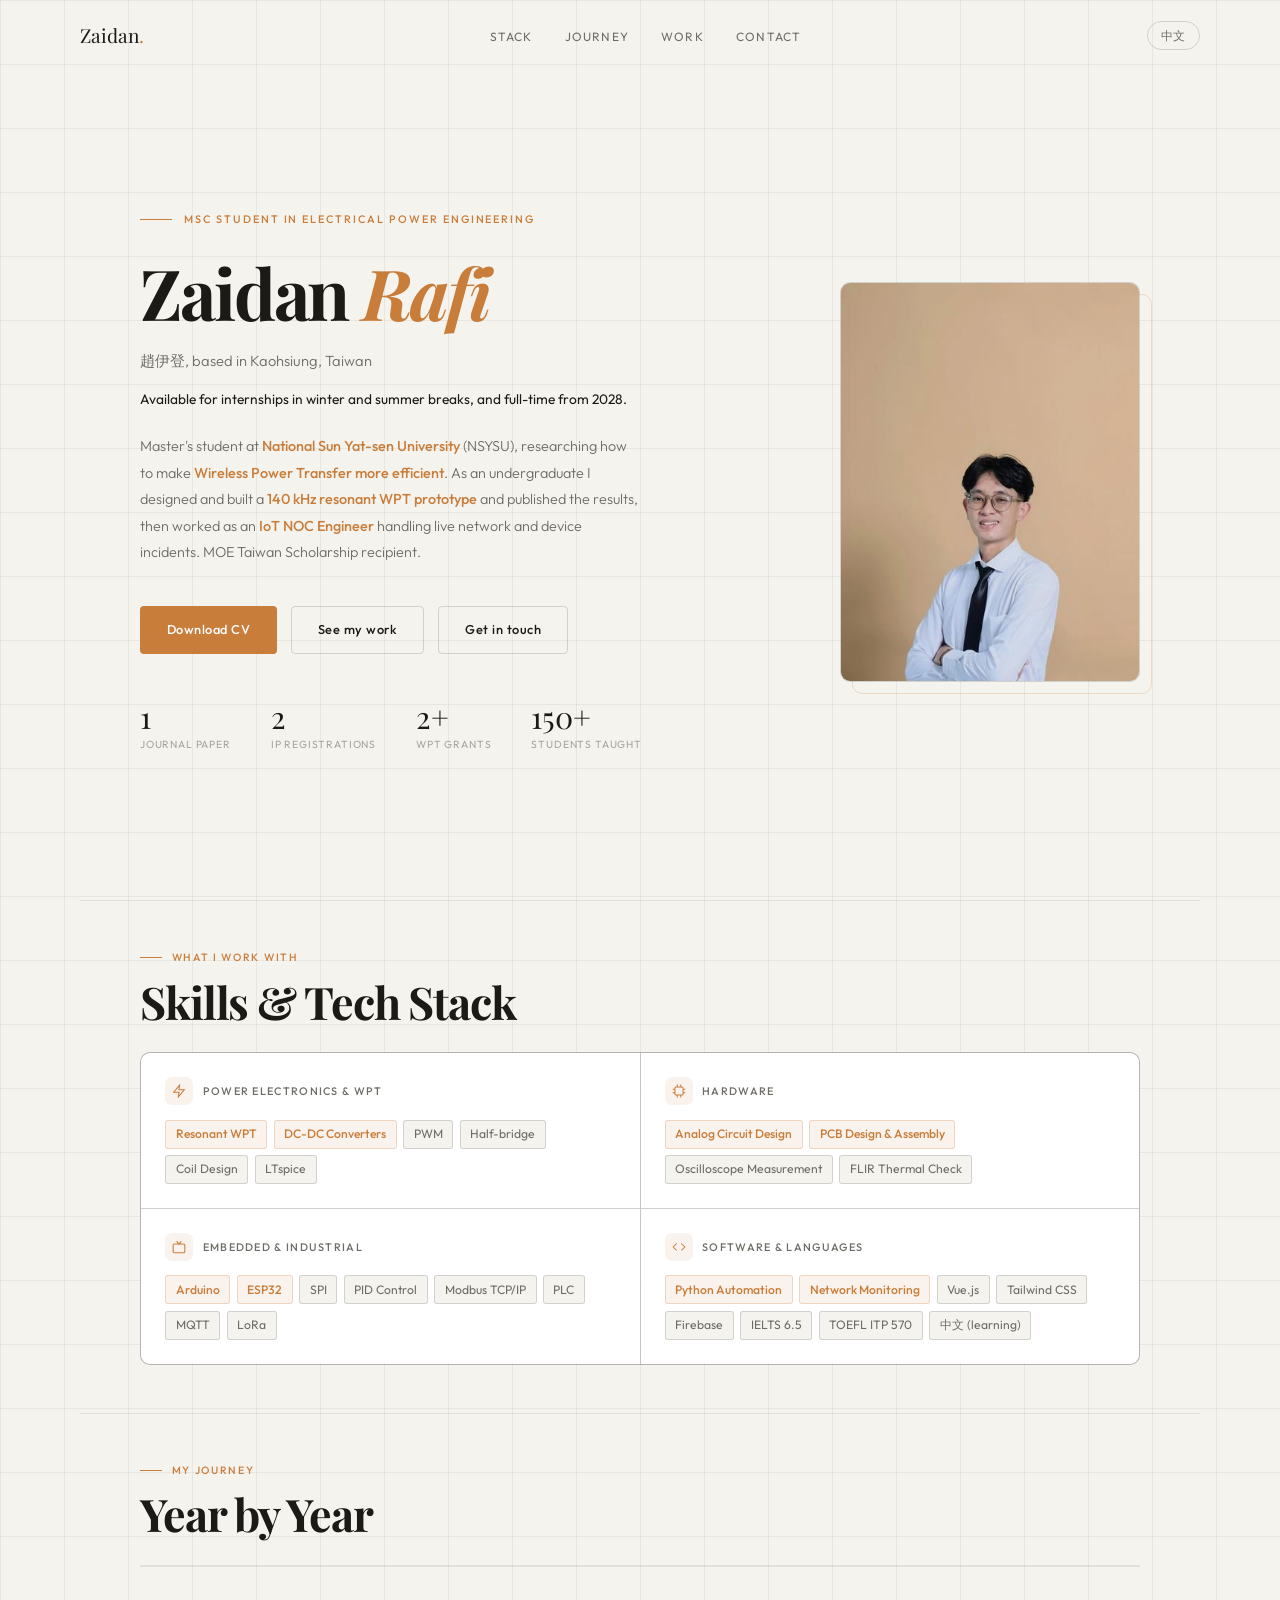
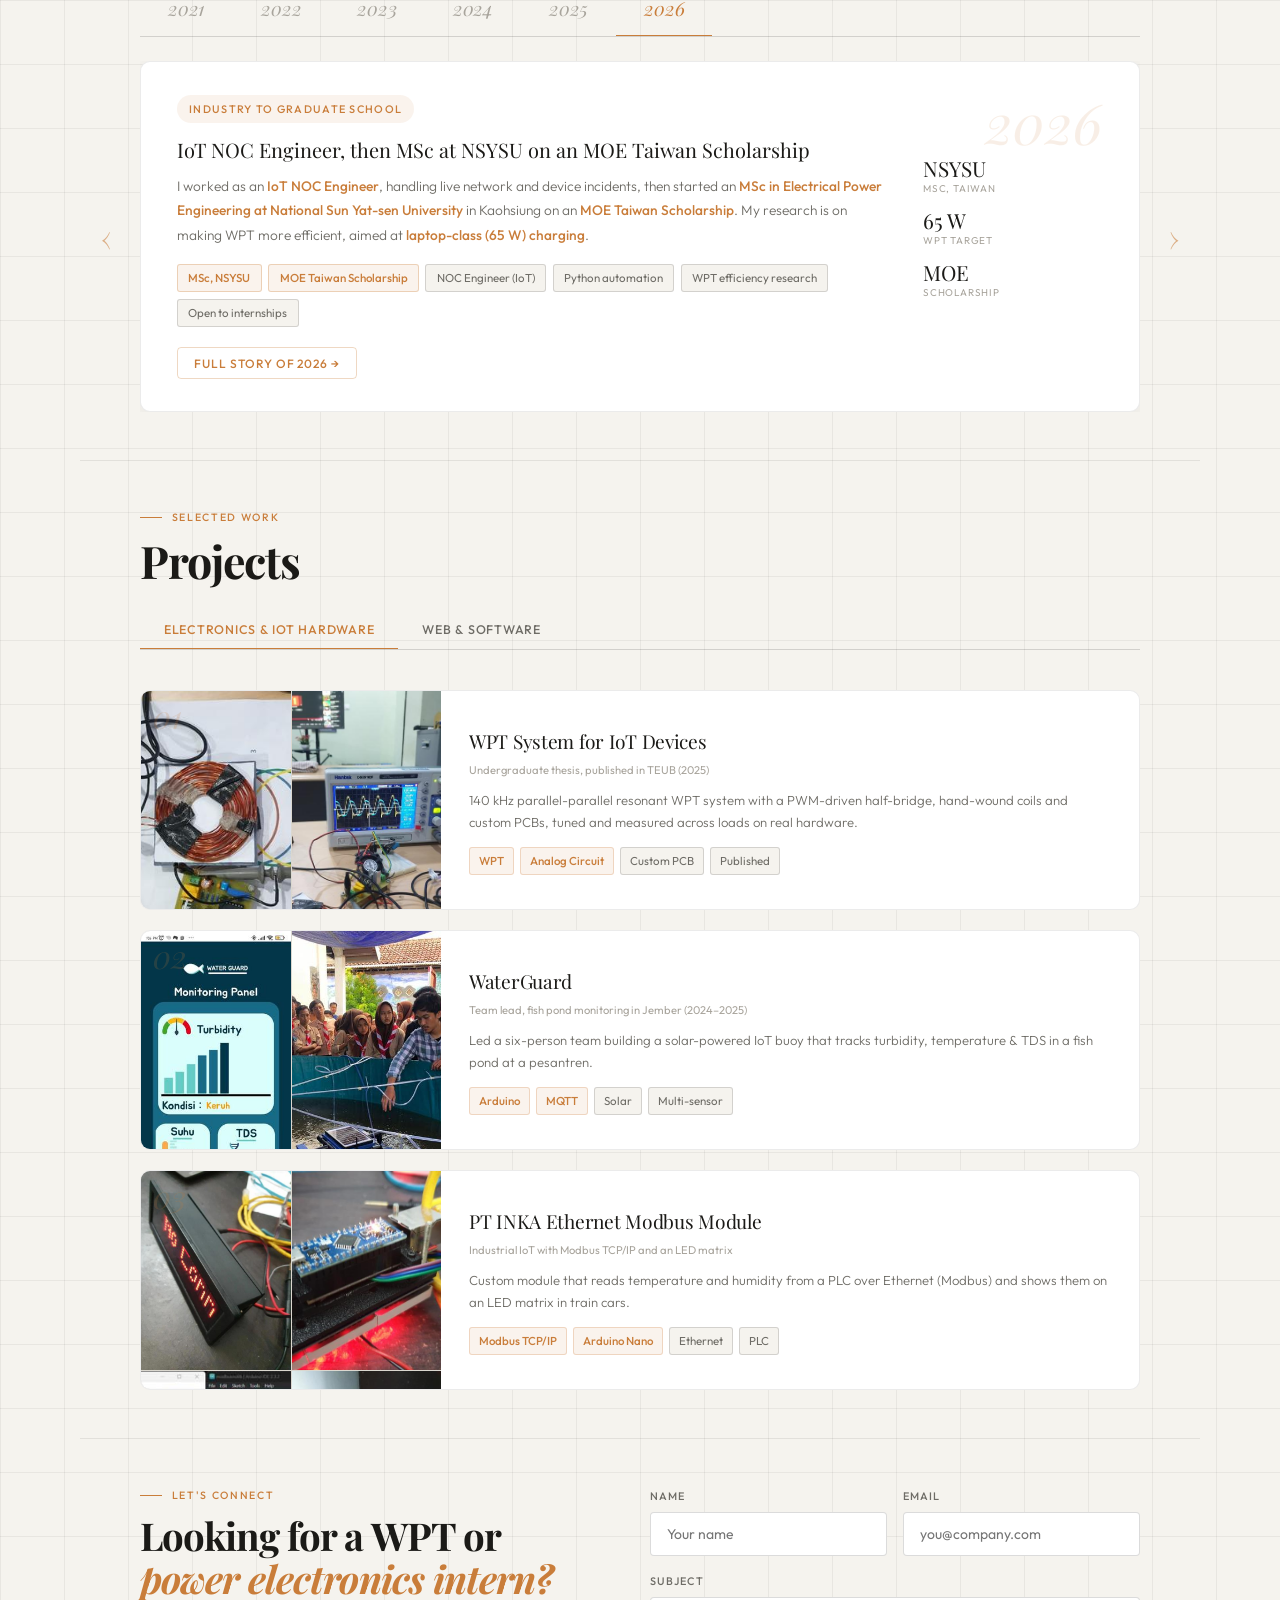
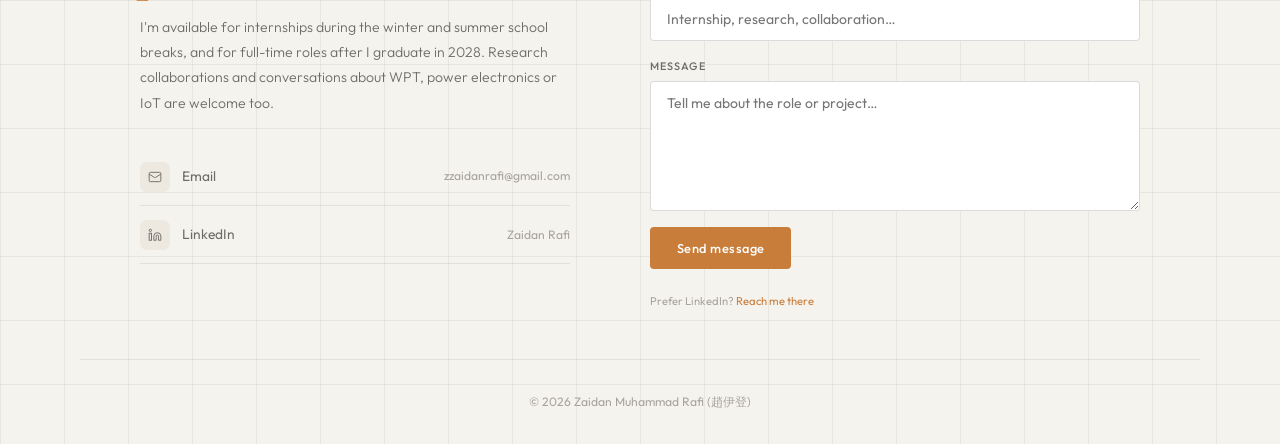
==== index.html @ 0ae0b6b9 "Favicon: flat #c97d3a Z monogram (ico 48, svg, png 192/512, apple-touch 180) Co-Authored-By: Claude " ====
<!DOCTYPE html>
<html lang="en">
<head>
  <meta charset="UTF-8"/>
  <meta name="viewport" content="width=device-width,initial-scale=1.0"/>
  <script>
    // Old shared links (?lang=zh-TW) and first-time Chinese-language visitors go to /zh-tw/.
    (function () {
      if (document.documentElement.getAttribute('data-lang') === 'zh') return;
      var q = new URLSearchParams(location.search).get('lang'), saved = null;
      try { saved = localStorage.getItem('zr_lang'); } catch (e) {}
      var zhBrowser = (navigator.languages || [navigator.language || '']).some(function (l) { return /^zh/i.test(l); });
      if ((q && /^zh/i.test(q)) || (!q && !saved && zhBrowser)) location.replace('/zh-tw/' + location.hash);
    })();
  </script>
  <title>Zaidan Muhammad Rafi | WPT &amp; Power Electronics, NSYSU</title>
  <meta name="description" content="Zaidan Muhammad Rafi (趙伊登) is an MSc student at National Sun Yat-sen University, Taiwan, researching efficient wireless power transfer. Open to internships."/>
  <meta name="google-site-verification" content="NMZUinbM27jAgfKmvwNhkKW8KKbpw7Dh9Q3jWD35H5w" />
  <link rel="icon" href="/favicon.ico" sizes="48x48"/>
  <link rel="icon" href="/icon.svg" type="image/svg+xml"/>
  <link rel="icon" href="/img/icon-192.png" type="image/png" sizes="192x192"/>
  <link rel="icon" href="/img/icon-512.png" type="image/png" sizes="512x512"/>
  <link rel="apple-touch-icon" href="/img/apple-touch-icon.png" sizes="180x180"/>
  <meta name="author" content="Zaidan Muhammad Rafi"/>
  <meta name="robots" content="index, follow, max-image-preview:large"/>
  <link rel="canonical" href="https://zaidanrafi.github.io/"/>
  <link rel="alternate" hreflang="en" href="https://zaidanrafi.github.io/"/>
  <link rel="alternate" hreflang="zh-TW" href="https://zaidanrafi.github.io/zh-tw/"/>
  <link rel="alternate" hreflang="x-default" href="https://zaidanrafi.github.io/"/>
  <meta property="og:type" content="profile"/>
  <meta property="og:site_name" content="Zaidan Muhammad Rafi"/>
  <meta property="og:locale" content="en_US"/>
  <meta property="og:locale:alternate" content="zh_TW"/>
  <meta property="og:title" content="Zaidan Muhammad Rafi | Wireless Power Transfer &amp; Power Electronics"/>
  <meta property="og:description" content="MSc student at NSYSU, Taiwan, researching more efficient wireless power transfer. Journal paper, two registered IPs and WPT startup funding. Open to internships."/>
  <meta property="og:url" content="https://zaidanrafi.github.io/"/>
  <meta property="og:image" content="https://zaidanrafi.github.io/img/og.png"/>
  <meta property="og:image:width" content="1200"/>
  <meta property="og:image:height" content="630"/>
  <meta property="og:image:alt" content="Zaidan Muhammad Rafi, MSc student in Electrical Power Engineering at NSYSU"/>
  <meta property="profile:first_name" content="Zaidan Muhammad"/>
  <meta property="profile:last_name" content="Rafi"/>
  <meta name="twitter:card" content="summary_large_image"/>
  <meta name="twitter:title" content="Zaidan Muhammad Rafi | WPT &amp; Power Electronics"/>
  <meta name="twitter:description" content="MSc student at NSYSU, Taiwan, researching more efficient wireless power transfer. Open to internships."/>
  <meta name="twitter:image" content="https://zaidanrafi.github.io/img/og.png"/>
  <meta name="theme-color" content="#c97d3a"/>
  <script type="application/ld+json">{"@context":"https://schema.org","@graph":[{"@type":"Person","@id":"https://zaidanrafi.github.io/#person","name":"Zaidan Muhammad Rafi","alternateName":["Zaidan Rafi","趙伊登"],"givenName":"Zaidan Muhammad","familyName":"Rafi","url":"https://zaidanrafi.github.io/","image":"https://zaidanrafi.github.io/img/photo.jpeg","email":"mailto:zzaidanrafi@gmail.com","jobTitle":"MSc Student, Electrical Power Engineering","description":"MSc student in Electrical Power Engineering at National Sun Yat-sen University (NSYSU), Taiwan, researching efficient wireless power transfer (WPT). BSc in Electrical Engineering from Universitas Brawijaya.","affiliation":{"@type":"CollegeOrUniversity","name":"National Sun Yat-sen University","alternateName":"國立中山大學","url":"https://www.nsysu.edu.tw/"},"alumniOf":{"@type":"CollegeOrUniversity","name":"Universitas Brawijaya","url":"https://ub.ac.id/"},"address":{"@type":"PostalAddress","addressLocality":"Kaohsiung","addressCountry":"TW"},"knowsLanguage":["id","en","zh-Hant"],"knowsAbout":["Wireless Power Transfer","Magnetic Resonant Coupling","Power Electronics","DC-DC Converters","Electrical Power Engineering","Internet of Things","Embedded Systems","Modbus TCP/IP","PCB Design"],"award":["MOE Taiwan Scholarship","Brawijaya Start-up Action Funding 2024","2nd Place, Transport Safety Innovation Competition 2024","3rd Place, SIGMA Business Plan Competition 2024"],"sameAs":["https://www.linkedin.com/in/zaidanrafi","https://github.com/zaidanrafi"]},{"@type":"ScholarlyArticle","@id":"https://zaidanrafi.github.io/#wpt-paper","headline":"Design and Development of a 140 kHz Magnetic Resonant Coupling WPT System for IoT Devices","author":{"@id":"https://zaidanrafi.github.io/#person"},"datePublished":"2025-07","isPartOf":{"@type":"Periodical","name":"TEUB Student Journal, Electrical Engineering, Universitas Brawijaya"},"url":"https://elektro.studentjournal.ub.ac.id/index.php/teub/article/view/2264","about":["Wireless Power Transfer","Magnetic Resonant Coupling","Internet of Things"]},{"@type":"WebSite","@id":"https://zaidanrafi.github.io/#website","url":"https://zaidanrafi.github.io/","name":"Zaidan Muhammad Rafi","alternateName":["Zaidan Rafi","趙伊登"],"inLanguage":["en","zh-Hant-TW"],"publisher":{"@id":"https://zaidanrafi.github.io/#person"}},{"@type":"ProfilePage","@id":"https://zaidanrafi.github.io/#profile","url":"https://zaidanrafi.github.io/","name":"Zaidan Muhammad Rafi | WPT & Power Electronics","inLanguage":"en","isPartOf":{"@id":"https://zaidanrafi.github.io/#website"},"mainEntity":{"@id":"https://zaidanrafi.github.io/#person"},"dateModified":"2026-11-06"}]}</script>
  <link rel="preconnect" href="https://fonts.googleapis.com"/>
  <link rel="preconnect" href="https://fonts.gstatic.com" crossorigin/>
  <link href="https://fonts.googleapis.com/css2?family=Playfair+Display:ital,wght@0,400;1,400&amp;family=Outfit:wght@300;400;500&amp;display=swap" rel="stylesheet" id="fonts"/>
  <link rel="preload" as="image" href="/img/photo.jpeg"/>
  <link rel="stylesheet" href="/style.css?v=8d2f2c07"/>
  <script src="https://cdn.jsdelivr.net/npm/@emailjs/browser@4.4.1/dist/email.min.js" integrity="sha384-SALc35EccAf6RzGw4iNsyj7kTPr33K7RoGzYu+7heZhT8s0GZouafRiCg1qy44AS" crossorigin="anonymous" defer></script>
  <meta name="referrer" content="strict-origin-when-cross-origin"/>
</head>
<body>

<nav id="nav">
  <a href="#top" class="nav-logo">Zaidan<span>.</span></a>
  <ul class="nav-links">
    <li><a href="#skills" data-i18n="nav.skills">Stack</a></li>
    <li><a href="#journey" data-i18n="nav.journey">Journey</a></li>
    <li><a href="#projects" data-i18n="nav.work">Work</a></li>
    <li><a href="#contact" data-i18n="nav.contact">Contact</a></li>
  </ul>
  <div class="nav-right">
  <button class="lang-btn" id="langBtn" type="button" aria-label="切換為繁體中文" lang="zh-Hant">中文</button>
  <button class="hamburger" id="hamburger" aria-label="Menu"><span></span><span></span><span></span></button>
  </div>
</nav>
<div class="mobile-menu" id="mobileMenu">
  <a href="#skills"   onclick="closeMob()" data-i18n="nav.skills">Stack</a>
  <a href="#journey"  onclick="closeMob()" data-i18n="nav.journey">Journey</a>
  <a href="#projects" onclick="closeMob()" data-i18n="nav.work">Work</a>
  <a href="#contact"  onclick="closeMob()" data-i18n="nav.contact">Contact</a>
</div>

<div id="top" class="hero-wrap">
<div class="hero">
  <div class="hero-inner">
    <div>
      <div class="hero-eyebrow" data-anim><div class="eyebrow-line"></div><span data-i18n="hero.eyebrow">MSc student in Electrical Power Engineering</span></div>
      <h1 class="hero-name" data-anim>Zaidan <em>Rafi</em></h1>
      <p class="hero-role" data-anim data-i18n="hero.role"><span class="zh" lang="zh-Hant">趙伊登</span>, based in Kaohsiung, Taiwan</p>
      <div class="avail" data-anim data-i18n="hero.avail">Available for internships in winter and summer breaks, and full-time from 2028.</div>
      <p class="hero-bio" data-anim data-i18n="hero.bio">Master's student at <b>National Sun Yat-sen University</b> (NSYSU), researching how to make <b>Wireless Power Transfer more efficient</b>. As an undergraduate I designed and built a <b>140 kHz resonant WPT prototype</b> and published the results, then worked as an <b>IoT NOC Engineer</b> handling live network and device incidents. MOE Taiwan Scholarship recipient.</p>
      <div class="hero-cta" data-anim>
        <a href="/Zaidan_Muhammad_Rafi_CV.pdf" class="btn btn-primary cv-link" target="_blank" rel="noopener" data-i18n="hero.cv">Download CV</a>
        <a href="#projects" class="btn btn-ghost" data-i18n="hero.cta1">See my work</a>
        <a href="#contact"  class="btn btn-ghost" data-i18n="hero.cta2">Get in touch</a>
      </div>
      <div class="stats-row" data-anim>
        <div class="stat"><span class="stat-num">1</span><span class="stat-lbl" data-i18n="stat.paper">Journal paper</span></div>
        <div class="stat"><span class="stat-num">2</span><span class="stat-lbl" data-i18n="stat.patents">IP registrations</span></div>
        <div class="stat"><span class="stat-num">2+</span><span class="stat-lbl" data-i18n="stat.grants">WPT grants</span></div>
        <div class="stat"><span class="stat-num">150+</span><span class="stat-lbl" data-i18n="stat.students">Students taught</span></div>
      </div>
    </div>
    <div class="photo-wrap" data-anim>
      <div class="photo-frame"><img src="/img/photo.jpeg" alt="Portrait of Zaidan Muhammad Rafi" width="400" height="600" fetchpriority="high"/></div>
      <div class="photo-deco"></div>
    </div>
  </div>
  <div class="hero-mob" data-anim>
    <div class="hm-top">
      <div class="hm-photo"><img src="/img/photo.jpeg" alt="Portrait of Zaidan Muhammad Rafi" width="400" height="600"/></div>
      <div><div class="hm-ey" data-i18n="hm.ey">MSc student, NSYSU</div><p class="hm-name">Zaidan <em>Rafi</em></p><p class="hm-role" data-i18n="hm.role"><span class="zh" lang="zh-Hant">趙伊登</span>, Kaohsiung, Taiwan</p></div>
    </div>
    <div class="avail" data-i18n="hm.avail">Available for internships in winter and summer breaks.</div>
    <p class="hm-bio" data-i18n="hm.bio">Researching <strong>more efficient Wireless Power Transfer</strong> at NSYSU, Taiwan. Built a 140 kHz resonant WPT prototype and published the results; former <strong>IoT NOC Engineer</strong>.</p>
    <div class="hm-cta"><a href="/Zaidan_Muhammad_Rafi_CV.pdf" class="btn btn-primary cv-link" target="_blank" rel="noopener" data-i18n="hero.cv">Download CV</a><a href="#contact" class="btn btn-ghost" data-i18n="hm.contact">Contact</a></div>
    <div class="stats-row"><div class="stat"><span class="stat-num">1</span><span class="stat-lbl" data-i18n="stat.paper">Journal paper</span></div><div class="stat"><span class="stat-num">2</span><span class="stat-lbl" data-i18n="stat.patents">IP registrations</span></div><div class="stat"><span class="stat-num">150+</span><span class="stat-lbl" data-i18n="stat.students">Students taught</span></div></div>
  </div>
</div>
</div>

<hr class="div"/>

<div class="sw" id="skills">
  <div class="s-label" data-anim><div class="s-label-line"></div><span data-i18n="skills.label">What I work with</span></div>
  <h2 class="s-title" data-anim data-i18n="skills.title">Skills &amp; Tech Stack</h2>
  <div class="skills-grid" data-anim>
    <div class="skill-card">
      <div class="sk-hd"><div class="sk-ico"><svg width="14" height="14" viewBox="0 0 24 24" fill="none" stroke="currentColor" stroke-width="1.8"><path d="M13 2L3 14h9l-1 8 10-12h-9l1-8z"/></svg></div><span data-i18n="sk.power">Power Electronics &amp; WPT</span></div>
      <div class="tags"><span class="tag hi" data-i18n="tag.resonant">Resonant WPT</span><span class="tag hi" data-i18n="tag.dcdc">DC-DC Converters</span><span class="tag">PWM</span><span class="tag" data-i18n="tag.halfbridge">Half-bridge</span><span class="tag" data-i18n="tag.coil">Coil Design</span><span class="tag">LTspice</span></div>
    </div>
    <div class="skill-card">
      <div class="sk-hd"><div class="sk-ico"><svg width="14" height="14" viewBox="0 0 24 24" fill="none" stroke="currentColor" stroke-width="1.8"><rect x="5" y="5" width="14" height="14" rx="2"/><path d="M9 1v4M15 1v4M9 19v4M15 19v4M1 9h4M1 15h4M19 9h4M19 15h4"/></svg></div><span data-i18n="sk.hw">Hardware</span></div>
      <div class="tags"><span class="tag hi" data-i18n="tag.analog">Analog Circuit Design</span><span class="tag hi" data-i18n="tag.pcb">PCB Design &amp; Assembly</span><span class="tag" data-i18n="tag.osc">Oscilloscope Measurement</span><span class="tag" data-i18n="tag.flir">FLIR Thermal Check</span></div>
    </div>
    <div class="skill-card">
      <div class="sk-hd"><div class="sk-ico"><svg width="14" height="14" viewBox="0 0 24 24" fill="none" stroke="currentColor" stroke-width="1.8"><rect x="2" y="7" width="20" height="15" rx="2"/><polyline points="16 2 12 7 8 2"/></svg></div><span data-i18n="sk.emb">Embedded &amp; Industrial</span></div>
      <div class="tags"><span class="tag hi">Arduino</span><span class="tag hi">ESP32</span><span class="tag">SPI</span><span class="tag" data-i18n="tag.pid">PID Control</span><span class="tag">Modbus TCP/IP</span><span class="tag">PLC</span><span class="tag">MQTT</span><span class="tag">LoRa</span></div>
    </div>
    <div class="skill-card">
      <div class="sk-hd"><div class="sk-ico"><svg width="14" height="14" viewBox="0 0 24 24" fill="none" stroke="currentColor" stroke-width="1.8"><polyline points="16 18 22 12 16 6"/><polyline points="8 6 2 12 8 18"/></svg></div><span data-i18n="sk.sw">Software &amp; Languages</span></div>
      <div class="tags"><span class="tag hi" data-i18n="tag.py">Python Automation</span><span class="tag hi" data-i18n="tag.netmon">Network Monitoring</span><span class="tag">Vue.js</span><span class="tag">Tailwind CSS</span><span class="tag">Firebase</span><span class="tag">IELTS 6.5</span><span class="tag">TOEFL ITP 570</span><span class="tag" data-i18n="tag.zh">中文 (learning)</span></div>
    </div>
  </div>
</div>

<hr class="div"/>

<div class="sw" id="journey">
  <div class="s-label" data-anim><div class="s-label-line"></div><span data-i18n="journey.label">My journey</span></div>
  <h2 class="s-title" data-anim data-i18n="journey.title">Year by Year</h2>
  <div data-anim>
    <div class="tl-progress"><div id="tlProgress"></div></div>
    <div class="tl-tabs" id="tlTabs">
      <button class="tl-tab active" onclick="tlPick(0,true)">2021<div class="tl-bar" id="tlBar0"></div></button>
      <button class="tl-tab"        onclick="tlPick(1,true)">2022<div class="tl-bar" id="tlBar1"></div></button>
      <button class="tl-tab"        onclick="tlPick(2,true)">2023<div class="tl-bar" id="tlBar2"></div></button>
      <button class="tl-tab"        onclick="tlPick(3,true)">2024<div class="tl-bar" id="tlBar3"></div></button>
      <button class="tl-tab"        onclick="tlPick(4,true)">2025<div class="tl-bar" id="tlBar4"></div></button>
      <button class="tl-tab"        onclick="tlPick(5,true)">2026<div class="tl-bar" id="tlBar5"></div></button>
    </div>
    <div class="tl-stage">
      <button class="tl-nav tl-nav-left" aria-label="Previous year" data-i18n-aria="tl.prevYear" onclick="tlNav(-1)">&#8249;</button>
      <div id="tlCard"></div>
      <button class="tl-nav tl-nav-right" aria-label="Next year" data-i18n-aria="tl.nextYear" onclick="tlNav(1)">&#8250;</button>
    </div>
  </div>
</div>

<hr class="div"/>

<div class="sw" id="projects">
  <div class="s-label" data-anim><div class="s-label-line"></div><span data-i18n="projects.label">Selected work</span></div>
  <h2 class="s-title" data-anim data-i18n="projects.title">Projects</h2>
  <div class="proj-tabs" data-anim>
    <button class="proj-tab on" onclick="switchTab('elec',this)" data-i18n="tab.elec">Electronics &amp; IoT Hardware</button>
    <button class="proj-tab"    onclick="switchTab('web',this)" data-i18n="tab.web">Web &amp; Software</button>
  </div>
  <div class="proj-panel" id="panel-web">
    <div class="pcard" onclick="openProj('rafinance')" data-anim>
      <div class="pcard-imgs"><div class="duo"><img src="/img/rafi1.jpeg" alt="Rafinance dashboard screen" loading="lazy"/><img src="/img/rafi2.jpeg" alt="Rafinance cash flow chart" loading="lazy"/></div><span class="pcard-num">01</span></div>
      <div class="pcard-body"><div class="pcard-name">Rafinance</div><div class="pcard-sub">rafinance-peach.vercel.app</div><div class="pcard-desc" data-i18n="p.rafi.desc">Personal finance web app for tracking income, expenses and savings goals, synced in real time with Firebase.</div><div class="tags sm"><span class="tag hi">Vue.js 3</span><span class="tag hi">Tailwind CSS</span><span class="tag">Firebase</span><span class="tag">Vercel</span></div></div>
      <div class="pcard-hint" data-i18n="hint">↗ view details</div>
    </div>
    <div class="pcard" onclick="openProj('iotlab')" data-anim>
      <div class="pcard-imgs"><div class="duo"><img src="/img/lab1.jpeg" alt="IoT Lab website page" loading="lazy"/><img src="/img/lab2.jpeg" alt="IoT Lab website practicum page" loading="lazy"/></div><span class="pcard-num">02</span></div>
      <div class="pcard-body"><div class="pcard-name" data-i18n="p.lab.name">IoT Lab Website</div><div class="pcard-sub">iot.ub.ac.id/#/laboratory</div><div class="pcard-desc" data-i18n="p.lab.desc">Official site of the IoT &amp; Smart Computing Lab at UB: profile, research, structure and practicum resources.</div><div class="tags sm"><span class="tag hi">Vue.js 3</span><span class="tag hi">Tailwind CSS</span><span class="tag">Firebase</span><span class="tag" data-i18n="tag.internal">Internal UB</span></div></div>
      <div class="pcard-hint" data-i18n="hint">↗ view details</div>
    </div>
    <div class="pcard" onclick="openProj('icgc')" data-anim>
      <div class="pcard-imgs"><img class="si" src="/img/icgc.jpeg" alt="ICGC registration website" loading="lazy" style="object-position:center 15%"/><span class="pcard-num">03</span></div>
      <div class="pcard-body"><div class="pcard-name" data-i18n="p.icgc.name">ICGC Registration</div><div class="pcard-sub">icgc-registration.web.app</div><div class="pcard-desc" data-i18n="p.icgc.desc">Registration platform for the Indonesian Collegiate Golf Competition, with a dark-gold branded UI.</div><div class="tags sm"><span class="tag hi">Vue.js 3</span><span class="tag hi">Tailwind CSS</span><span class="tag">Supabase</span><span class="tag">Firebase</span></div></div>
      <div class="pcard-hint" data-i18n="hint">↗ view details</div>
    </div>
  </div>
  <div class="proj-panel on" id="panel-elec">
    <div class="pcard" onclick="openProj('wpt')" data-anim>
      <div class="pcard-imgs"><div class="quad"><img src="/img/wpt_test.jpeg" alt="140 kHz WPT test bench with driver board and coils" loading="lazy"/><img src="/img/wpt_osc.jpeg" alt="Oscilloscope showing WPT resonant waveforms" loading="lazy"/><img src="/img/wpt_pcb.jpeg" alt="Custom WPT driver and receiver PCBs" loading="lazy"/><img src="/img/wpt_therm.jpeg" alt="FLIR thermal check of the WPT driver" loading="lazy"/></div><span class="pcard-num">01</span></div>
      <div class="pcard-body"><div class="pcard-name" data-i18n="p.wpt.name">WPT System for IoT Devices</div><div class="pcard-sub" data-i18n="p.wpt.sub">Undergraduate thesis, published in TEUB (2025)</div><div class="pcard-desc" data-i18n="p.wpt.desc">140 kHz parallel-parallel resonant WPT system with a PWM-driven half-bridge, hand-wound coils and custom PCBs, tuned and measured across loads on real hardware.</div><div class="tags sm"><span class="tag hi">WPT</span><span class="tag hi" data-i18n="tag.analogc">Analog Circuit</span><span class="tag" data-i18n="tag.custompcb">Custom PCB</span><span class="tag" data-i18n="tag.published">Published</span></div></div>
      <div class="pcard-hint" data-i18n="hint">↗ view details</div>
    </div>
    <div class="pcard" onclick="openProj('waterguard')" data-anim>
      <div class="pcard-imgs"><div class="quad"><img src="/img/wg_app.jpeg" alt="WaterGuard monitoring app" loading="lazy"/><img src="/img/wg_pond.jpeg" alt="WaterGuard buoy deployed in a fish pond" loading="lazy"/><img src="/img/wg_dev.jpeg" alt="WaterGuard solar-powered buoy prototype" loading="lazy"/><img src="/img/wg_pres.jpeg" alt="Presenting the WaterGuard project" loading="lazy"/></div><span class="pcard-num">02</span></div>
      <div class="pcard-body"><div class="pcard-name">WaterGuard</div><div class="pcard-sub" data-i18n="p.wg.sub">Team lead, fish pond monitoring in Jember (2024–2025)</div><div class="pcard-desc" data-i18n="p.wg.desc">Led a six-person team building a solar-powered IoT buoy that tracks turbidity, temperature & TDS in a fish pond at a pesantren.</div><div class="tags sm"><span class="tag hi">Arduino</span><span class="tag hi">MQTT</span><span class="tag" data-i18n="tag.solar">Solar</span><span class="tag" data-i18n="tag.multisensor">Multi-sensor</span></div></div>
      <div class="pcard-hint" data-i18n="hint">↗ view details</div>
    </div>
    <div class="pcard" onclick="openProj('inka')" data-anim>
      <div class="pcard-imgs"><div class="quad"><img src="/img/inka_led.jpeg" alt="LED matrix temperature display for PT INKA" loading="lazy"/><img src="/img/inka_pcb.jpeg" alt="Arduino Nano Every with Ethernet module" loading="lazy"/><img src="/img/inka_sw.jpeg" alt="PT INKA display module software testing" loading="lazy"/><img src="/img/inka_lab.jpeg" alt="PT INKA display module lab test" loading="lazy"/></div><span class="pcard-num">03</span></div>
      <div class="pcard-body"><div class="pcard-name" data-i18n="p.inka.name">PT INKA Ethernet Modbus Module</div><div class="pcard-sub" data-i18n="p.inka.sub">Industrial IoT with Modbus TCP/IP and an LED matrix</div><div class="pcard-desc" data-i18n="p.inka.desc">Custom module that reads temperature and humidity from a PLC over Ethernet (Modbus) and shows them on an LED matrix in train cars.</div><div class="tags sm"><span class="tag hi">Modbus TCP/IP</span><span class="tag hi">Arduino Nano</span><span class="tag" data-i18n="tag.ethernet">Ethernet</span><span class="tag">PLC</span></div></div>
      <div class="pcard-hint" data-i18n="hint">↗ view details</div>
    </div>
  </div>
</div>

<hr class="div"/>

<div class="sw" id="contact">
  <div class="contact-grid">
    <div>
      <div class="s-label" data-anim><div class="s-label-line"></div><span data-i18n="contact.label">Let's connect</span></div>
      <h2 class="contact-h" data-anim data-i18n="contact.h">Looking for a WPT or<br/><em>power electronics intern?</em></h2>
      <p class="contact-sub" data-anim data-i18n="contact.sub">I'm available for internships during the winter and summer school breaks, and for full-time roles after I graduate in 2028. Research collaborations and conversations about WPT, power electronics or IoT are welcome too.</p>
      <div class="socials" data-anim>
        <a href="mailto:zzaidanrafi@gmail.com" class="soc-link"><div class="soc-ico"><svg width="14" height="14" viewBox="0 0 24 24" fill="none" stroke="currentColor" stroke-width="1.6"><rect x="2" y="4" width="20" height="16" rx="2"/><path d="m22 7-8.97 5.7a1.94 1.94 0 0 1-2.06 0L2 7"/></svg></div>Email<span>zzaidanrafi@gmail.com</span></a>
        <a href="https://www.linkedin.com/in/zaidanrafi" target="_blank" rel="me noopener" class="soc-link"><div class="soc-ico"><svg width="14" height="14" viewBox="0 0 24 24" fill="none" stroke="currentColor" stroke-width="1.6"><path d="M16 8a6 6 0 0 1 6 6v7h-4v-7a2 2 0 0 0-2-2 2 2 0 0 0-2 2v7h-4v-7a6 6 0 0 1 6-6z"/><rect width="4" height="12" x="2" y="9"/><circle cx="4" cy="4" r="2"/></svg></div>LinkedIn<span>Zaidan Rafi</span></a>
      </div>
    </div>
    <form id="cForm" data-anim novalidate>
      <div class="form-row">
        <div class="fg"><label for="cName" data-i18n="f.name">Name</label><input type="text" id="cName" placeholder="Your name" data-i18n-ph="ph.name" autocomplete="name" maxlength="80" required/></div>
        <div class="fg"><label for="cEmail" data-i18n="f.email">Email</label><input type="email" id="cEmail" placeholder="you@company.com" autocomplete="email" maxlength="120" required/></div>
      </div>
      <div class="fg"><label for="cSubject" data-i18n="f.subject">Subject</label><input type="text" id="cSubject" placeholder="Internship, research, collaboration…" data-i18n-ph="ph.subject" maxlength="120"/></div>
      <div class="fg"><label for="cMsg" data-i18n="f.msg">Message</label><textarea id="cMsg" placeholder="Tell me about the role or project…" data-i18n-ph="ph.msg" minlength="10" maxlength="2000" required></textarea></div>
      <div class="hp" aria-hidden="true"><label for="cWebsite">Website</label><input type="text" id="cWebsite" tabindex="-1" autocomplete="off"/></div>
      <div id="cCaptcha"></div>
      <div style="display:flex;align-items:center;gap:1rem;flex-wrap:wrap">
        <button type="submit" class="btn btn-primary" id="cBtn" data-i18n="f.send">Send message</button>
        <span id="cFb" role="status" aria-live="polite" style="font-size:.82rem;display:none"></span>
      </div>
      <p class="form-note" data-i18n="f.note">Prefer LinkedIn? <a href="https://www.linkedin.com/in/zaidanrafi" target="_blank" rel="noopener">Reach me there</a></p>
    </form>
  </div>
</div>

<hr class="div"/>
<footer><span>© 2026 Zaidan Muhammad Rafi (<span class="zh" lang="zh-Hant">趙伊登</span>)</span></footer>

<div class="modal-bg" id="tlModal"><div class="modal-box" id="tlBox"></div></div>
<div class="modal-bg" id="prjModal"><div class="modal-box" id="prjBox"></div></div>

<div class="lb" id="lb">
  <button class="lb-x" id="lbX">✕</button>
  <button class="lb-arr lb-l" id="lbL">&#8249;</button>
  <img class="lb-img" id="lbImg" src="" alt=""/>
  <button class="lb-arr lb-r" id="lbR">&#8250;</button>
  <div class="lb-ctr" id="lbCtr"></div>
  <div class="lb-dots" id="lbDots"></div>
</div>

<script src="/i18n.js?v=c20176fd" defer></script>
<script src="/app.js?v=213fe9c8" defer></script>
</body>
</html>
---- style.css ----
*,*::before,*::after{box-sizing:border-box;margin:0;padding:0}
:root{
  --bg:#f5f3ee;--bg2:#fff;--bg3:#ede9e1;
  --text:#1b1a17;--muted:#6e6c66;--subtle:#a8a49c;
  --accent:#c97d3a;--accent2:#e8a96a;--abg:rgba(201,125,58,.09);
  --bdr:rgba(0,0,0,.08);--bdr2:rgba(0,0,0,.14);
  --serif:'Playfair Display',Georgia,serif;
  --sans:'Outfit',system-ui,sans-serif;
  --r:10px;
}
@media(prefers-color-scheme:dark){:root{
  --bg:#141310;--bg2:#1e1c19;--bg3:#252320;
  --text:#f0ece4;--muted:#928e87;--subtle:#5e5b56;
  --accent:#e8a96a;--accent2:#c97d3a;--abg:rgba(232,169,106,.1);
  --bdr:rgba(255,255,255,.07);--bdr2:rgba(255,255,255,.12);
}}
html{scroll-behavior:smooth}
body{
  font-family:var(--sans);background:var(--bg);color:var(--text);
  font-size:16px;line-height:1.7;-webkit-font-smoothing:antialiased;
  overflow-x:hidden;
  background-image:linear-gradient(rgba(0,0,0,.055) 1px,transparent 1px),
                   linear-gradient(90deg,rgba(0,0,0,.055) 1px,transparent 1px);
  background-size:64px 64px;
}
@media(prefers-color-scheme:dark){
  body{background-image:linear-gradient(rgba(255,255,255,.045) 1px,transparent 1px),
                        linear-gradient(90deg,rgba(255,255,255,.045) 1px,transparent 1px);}
}

/* NAV */
nav{position:fixed;top:0;left:0;right:0;z-index:100;display:flex;align-items:center;justify-content:space-between;padding:1.2rem 5rem;border-bottom:1px solid transparent;transition:background .3s,border-color .3s}
nav.on{background:var(--bg);border-color:var(--bdr2)}
.nav-logo{font-family:var(--serif);font-size:1.2rem;color:var(--text);text-decoration:none}
.nav-logo span{color:var(--accent)}
.nav-links{display:flex;gap:2rem;list-style:none}
.nav-links a{text-decoration:none;color:var(--muted);font-size:.75rem;letter-spacing:.1em;text-transform:uppercase;transition:color .2s;position:relative}
.nav-links a::after{content:'';position:absolute;bottom:-4px;left:0;width:0;height:1px;background:var(--accent);transition:width .25s}
.nav-links a:hover{color:var(--text)}
.nav-links a:hover::after,.nav-links a.on::after{width:100%}
.nav-links a.on{color:var(--accent)}
.hamburger{display:none;flex-direction:column;gap:5px;cursor:pointer;background:none;border:none;padding:4px}
.hamburger span{display:block;width:22px;height:1.5px;background:var(--text);transition:all .3s}
.hamburger.on span:nth-child(1){transform:translateY(6.5px) rotate(45deg)}
.hamburger.on span:nth-child(2){opacity:0}
.hamburger.on span:nth-child(3){transform:translateY(-6.5px) rotate(-45deg)}
.mobile-menu{display:flex;position:fixed;top:57px;left:0;right:0;background:var(--bg2);border-bottom:1px solid var(--bdr2);padding:1.5rem 2rem;z-index:99;flex-direction:column;gap:1rem;opacity:0;visibility:hidden;pointer-events:none;transform:translateY(-18px);transition:opacity .24s ease,visibility .24s ease,transform .32s cubic-bezier(.22,1,.36,1)}
.mobile-menu.on{opacity:1;visibility:visible;pointer-events:auto;transform:translateY(0)}
.mobile-menu a{text-decoration:none;color:var(--muted);font-size:.88rem;letter-spacing:.08em;text-transform:uppercase}

/* HERO */
.hero-wrap{max-width:1160px;margin:0 auto}
.hero{min-height:100vh;display:flex;align-items:center;padding:9rem 5rem 5rem}
.hero-inner{display:grid;grid-template-columns:1fr 300px;gap:5rem;align-items:center;width:100%}
.hero-mob{display:none}
.hero-eyebrow{display:flex;align-items:center;gap:.75rem;margin-bottom:1.75rem}
.eyebrow-line{width:32px;height:1.5px;background:var(--accent);flex-shrink:0}
.hero-eyebrow span{font-size:.68rem;font-weight:500;letter-spacing:.18em;text-transform:uppercase;color:var(--accent)}
.hero-name{font-family:var(--serif);font-size:clamp(2.8rem,5.5vw,5.2rem);line-height:1;letter-spacing:-.03em;color:var(--text);margin-bottom:.3em}
.hero-name em{font-style:italic;color:var(--accent)}
.hero-role{font-size:.92rem;font-weight:300;color:var(--muted);margin-bottom:1.5rem}
.hero-bio{font-size:.9rem;color:var(--muted);max-width:500px;line-height:1.85;margin-bottom:2.5rem;font-weight:300}
.hero-bio b{font-weight:500;color:var(--accent)}
.hero-cta{display:flex;gap:.9rem;flex-wrap:wrap}
.btn{display:inline-flex;align-items:center;gap:.45rem;padding:.75rem 1.6rem;border-radius:4px;font-family:var(--sans);font-size:.8rem;font-weight:500;letter-spacing:.04em;text-decoration:none;cursor:pointer;border:1px solid transparent;transition:all .22s}
.btn-primary{background:var(--accent);color:#fff}
.btn-primary:hover{background:var(--accent2);transform:translateY(-1px);box-shadow:0 6px 20px rgba(201,125,58,.3)}
.btn-ghost{background:transparent;border-color:var(--bdr2);color:var(--text)}
.btn-ghost:hover{border-color:var(--accent);color:var(--accent)}
.stats-row{display:flex;gap:2.5rem;margin-top:3rem;flex-wrap:wrap}
.stat{display:flex;flex-direction:column}
.stat-num{font-family:var(--serif);font-size:1.9rem;line-height:1;color:var(--text)}
.stat-lbl{font-size:.65rem;color:var(--subtle);letter-spacing:.08em;text-transform:uppercase;margin-top:.25rem}
.photo-wrap{position:relative}
.photo-frame{width:100%;aspect-ratio:3/4;border-radius:var(--r);overflow:hidden;border:1px solid var(--bdr2)}
.photo-frame img{width:100%;height:100%;object-fit:cover;object-position:center 30%;display:block}
.photo-deco{position:absolute;bottom:-12px;right:-12px;width:100%;height:100%;border:1.5px solid var(--accent);border-radius:var(--r);opacity:.22;z-index:-1}

/* SECTION */
.sw{max-width:1160px;margin:0 auto;padding:3rem 5rem}
hr.div{border:none;border-top:1px solid var(--bdr);max-width:1160px;margin:0 5rem}
.s-label{display:flex;align-items:center;gap:.6rem;margin-bottom:.6rem}
.s-label-line{width:22px;height:1px;background:var(--accent);flex-shrink:0}
.s-label span{font-size:.66rem;font-weight:500;letter-spacing:.16em;text-transform:uppercase;color:var(--accent)}
.s-title{font-family:var(--serif);font-size:clamp(2rem,3.5vw,2.8rem);line-height:1.1;letter-spacing:-.025em;color:var(--text);margin-bottom:1.65rem}

/* SKILLS */
.skills-grid{display:grid;grid-template-columns:repeat(2,1fr);gap:1px;background:var(--bdr2);border:1px solid var(--bdr2);border-radius:var(--r);overflow:hidden}
.skill-card{background:var(--bg2);padding:1.5rem;transition:background .2s}
.skill-card:hover{background:var(--bg3)}
.sk-hd{display:flex;align-items:center;gap:.6rem;margin-bottom:.9rem}
.sk-ico{width:28px;height:28px;border-radius:7px;flex-shrink:0;background:var(--abg);display:flex;align-items:center;justify-content:center;color:var(--accent)}
.sk-hd span{font-size:.68rem;font-weight:500;letter-spacing:.12em;text-transform:uppercase;color:var(--muted)}
.tags{display:flex;flex-wrap:wrap;gap:.4rem}
.tags.sm .tag{font-size:.72rem;padding:.18rem .55rem}
.tag{display:inline-block;font-size:.76rem;padding:.2rem .6rem;border-radius:3px;background:var(--bg);border:1px solid var(--bdr2);color:var(--muted)}
.tag.hi{background:var(--abg);border-color:rgba(201,125,58,.25);color:var(--accent);font-weight:500}

/* TIMELINE */
.tl-hint{display:flex;align-items:center;gap:.55rem;font-size:.72rem;color:var(--subtle);margin-bottom:1.25rem;letter-spacing:.04em}
.tl-pulse{width:8px;height:8px;border-radius:50%;background:var(--accent);animation:pulse 1.8s ease infinite;flex-shrink:0}
@keyframes pulse{0%,100%{opacity:1;transform:scale(1)}50%{opacity:.35;transform:scale(.65)}}
.tl-progress{height:2px;background:var(--bdr);border-radius:999px;overflow:hidden;margin-bottom:.9rem}
#tlProgress{height:100%;width:0;background:var(--accent);border-radius:inherit;pointer-events:none}
.tl-tabs{display:flex;border-bottom:1px solid var(--bdr2);overflow-x:auto;scrollbar-width:none;-webkit-overflow-scrolling:touch}
.tl-tabs::-webkit-scrollbar{display:none}
.tl-tab{flex:0 0 auto;padding:.85rem 1.75rem;font-family:var(--serif);font-size:1.2rem;font-style:italic;color:var(--subtle);cursor:pointer;background:none;border:none;border-bottom:2px solid transparent;margin-bottom:-1px;transition:all .28s;letter-spacing:-.01em;position:relative}
.tl-tab:hover{color:var(--text)}
.tl-tab.on{color:var(--accent);border-bottom-color:var(--accent)}
.tl-bar{display:none}
.tl-stage{position:relative}
#tlCard{position:relative;overflow:hidden;margin-top:1.5rem}
.tl-nav{position:absolute;top:50%;z-index:6;width:28px;height:44px;border:0;background:transparent;color:var(--accent);font-family:var(--serif);font-size:2rem;line-height:1;display:flex;align-items:center;justify-content:center;cursor:pointer;transition:transform .2s,opacity .2s;opacity:.58}
.tl-nav-left{left:-3rem;transform:translateY(-50%)}
.tl-nav-right{right:-3rem;transform:translateY(-50%)}
.tl-nav:hover{transform:translateY(-50%) scale(1.12);opacity:1}
.tl-card{position:relative;background:var(--bg2);border:1px solid var(--bdr);border-radius:var(--r);padding:2rem 2.25rem;display:grid;grid-template-columns:1fr 180px;gap:1rem 2rem;align-items:start;box-shadow:0 4px 24px rgba(0,0,0,.06)}
.tl-card.enter{z-index:2}
.tl-card.exit{position:absolute;inset:0;width:100%;z-index:1;pointer-events:none}
.tl-card.enter-right{animation:tlSlideInRight .38s ease both}
.tl-card.exit-left{animation:tlSlideOutLeft .38s ease both}
.tl-card.enter-left{animation:tlSlideInLeft .38s ease both}
.tl-card.exit-right{animation:tlSlideOutRight .38s ease both}
@keyframes tlSlideInRight{from{opacity:0;transform:translateX(34px)}to{opacity:1;transform:translateX(0)}}
@keyframes tlSlideOutLeft{from{opacity:1;transform:translateX(0)}to{opacity:0;transform:translateX(-34px)}}
@keyframes tlSlideInLeft{from{opacity:0;transform:translateX(-34px)}to{opacity:1;transform:translateX(0)}}
@keyframes tlSlideOutRight{from{opacity:1;transform:translateX(0)}to{opacity:0;transform:translateX(34px)}}
.tl-focus{display:inline-flex;align-items:center;gap:.4rem;background:var(--abg);color:var(--accent);font-size:.68rem;font-weight:500;letter-spacing:.12em;text-transform:uppercase;padding:.3rem .75rem;border-radius:20px;margin-bottom:.85rem}
.tl-ttl{font-family:var(--serif);font-size:1.25rem;color:var(--text);line-height:1.25;margin-bottom:.75rem}
.tl-body{font-size:.86rem;color:var(--muted);line-height:1.8;font-weight:300}
.tl-body b{font-weight:500;color:var(--accent)}
.tl-badges{display:flex;flex-wrap:wrap;gap:.4rem;margin-top:1rem}
.tl-badge{font-size:.72rem;padding:.22rem .65rem;border-radius:3px;border:1px solid var(--bdr2);color:var(--muted);background:var(--bg)}
.tl-badge.win{border-color:rgba(201,125,58,.3);color:var(--accent);background:var(--abg);font-weight:500}
.tl-more{grid-column:1;justify-self:start;margin-top:.25rem;display:inline-flex;align-items:center;gap:.4rem;font-size:.75rem;font-weight:500;letter-spacing:.08em;text-transform:uppercase;color:var(--accent);cursor:pointer;background:none;border:1px solid rgba(201,125,58,.3);border-radius:4px;padding:.45rem 1rem;font-family:var(--sans);transition:all .2s}
.tl-more:hover{background:var(--abg);gap:.7rem}
.tl-yr-big{font-family:var(--serif);font-size:3.5rem;font-style:italic;color:var(--accent);opacity:.12;line-height:1;text-align:right;user-select:none}
.tl-stats{display:flex;flex-direction:column;gap:.75rem;margin-top:.5rem}
.tl-sv{font-family:var(--serif);font-size:1.3rem;color:var(--text);line-height:1}
.tl-sk{font-size:.62rem;color:var(--subtle);letter-spacing:.08em;text-transform:uppercase;margin-top:.15rem}

/* PROJECTS */
.proj-tabs{display:flex;border-bottom:1px solid var(--bdr2);margin-bottom:2.5rem;overflow-x:auto;scrollbar-width:none}
.proj-tabs::-webkit-scrollbar{display:none}
.proj-tab{padding:.65rem 1.5rem;font-size:.78rem;font-weight:500;letter-spacing:.06em;text-transform:uppercase;color:var(--muted);cursor:pointer;border-bottom:2px solid transparent;margin-bottom:-1px;transition:all .2s;background:none;border-top:none;border-left:none;border-right:none;font-family:var(--sans);white-space:nowrap}
.proj-tab:hover{color:var(--text)}
.proj-tab.on{color:var(--accent);border-bottom-color:var(--accent)}
.proj-panel{display:none;flex-direction:column;gap:1.25rem}
.proj-panel.on{display:flex}
.pcard{background:var(--bg2);border:1px solid var(--bdr);border-radius:var(--r);overflow:hidden;cursor:pointer;display:grid;grid-template-columns:300px 1fr;height:220px;position:relative;transition:border-color .25s,transform .25s,box-shadow .25s}
.pcard:hover{border-color:var(--accent);transform:translateY(-2px);box-shadow:0 10px 32px rgba(0,0,0,.09)}
.pcard-hint{position:absolute;bottom:1rem;right:1.25rem;font-size:.68rem;letter-spacing:.1em;text-transform:uppercase;color:var(--accent);opacity:0;transition:opacity .2s;background:var(--abg);padding:.3rem .7rem;border-radius:3px}
.pcard:hover .pcard-hint{opacity:1}
.pcard-imgs{overflow:hidden;background:var(--bg3);height:100%;position:relative}
.pcard-imgs .si{width:100%;height:100%;object-fit:cover;display:block;transition:transform .4s}
.pcard:hover .si{transform:scale(1.05)}
.pcard-imgs .duo{display:grid;grid-template-columns:1fr 1fr;height:100%}
.pcard-imgs .duo img{width:100%;height:100%;object-fit:cover;display:block;transition:transform .4s}
.pcard-imgs .duo img:first-child{border-right:1px solid var(--bdr)}
.pcard:hover .duo img{transform:scale(1.05)}
.pcard-imgs .quad{display:grid;grid-template-columns:1fr 1fr;grid-template-rows:1fr 1fr;height:100%;gap:1px;background:var(--bdr)}
.pcard-imgs .quad img{width:100%;height:100%;object-fit:cover;display:block;transition:transform .4s;background:var(--bg3)}
.pcard:hover .quad img{transform:scale(1.04)}
.pcard-num{position:absolute;top:.6rem;left:.75rem;font-family:var(--serif);font-style:italic;font-size:2rem;color:var(--accent);opacity:.18;line-height:1;user-select:none;z-index:2;pointer-events:none}
.pcard-body{padding:1.5rem 1.75rem;display:flex;flex-direction:column;justify-content:center;overflow:hidden}
.pcard-name{font-family:var(--serif);font-size:1.2rem;letter-spacing:-.015em;color:var(--text);margin-bottom:.2rem;white-space:nowrap;overflow:hidden;text-overflow:ellipsis}
.pcard-sub{font-size:.7rem;color:var(--subtle);margin-bottom:.65rem}
.pcard-desc{font-size:.82rem;color:var(--muted);line-height:1.65;margin-bottom:.85rem;font-weight:300;display:-webkit-box;-webkit-line-clamp:3;-webkit-box-orient:vertical;overflow:hidden}

/* CONTACT */
.contact-grid{display:grid;grid-template-columns:1fr 1fr;gap:5rem;align-items:start}
.contact-h{font-family:var(--serif);font-size:clamp(1.9rem,3vw,2.8rem);line-height:1.1;letter-spacing:-.025em;color:var(--text);margin-bottom:1rem}
.contact-h em{font-style:italic;color:var(--accent)}
.contact-sub{font-size:.88rem;color:var(--muted);line-height:1.8;font-weight:300;margin-bottom:2rem}
.socials{display:flex;flex-direction:column}
.soc-link{display:flex;align-items:center;gap:.75rem;text-decoration:none;color:var(--muted);font-size:.86rem;transition:color .2s;padding:.85rem 0;border-bottom:1px solid var(--bdr)}
.soc-link:hover{color:var(--accent)}
.soc-ico{width:30px;height:30px;background:var(--bg3);border-radius:7px;display:flex;align-items:center;justify-content:center;flex-shrink:0;transition:background .2s}
.soc-link:hover .soc-ico{background:var(--abg)}
.soc-link span{margin-left:auto;font-size:.76rem;color:var(--subtle)}
form{display:flex;flex-direction:column;gap:1rem}
.form-row{display:flex;gap:1rem}
.fg{display:flex;flex-direction:column;gap:.4rem;flex:1}
.fg label{font-size:.68rem;font-weight:500;letter-spacing:.1em;text-transform:uppercase;color:var(--muted)}
.fg input,.fg textarea{background:var(--bg2);border:1px solid var(--bdr2);border-radius:4px;padding:.75rem 1rem;font-family:var(--sans);font-size:.875rem;color:var(--text);outline:none;transition:border-color .2s;resize:vertical}
.fg input:focus,.fg textarea:focus{border-color:var(--accent)}
.fg textarea{min-height:130px}
.form-note{font-size:.7rem;color:var(--subtle);margin-top:.4rem}
.form-note a{color:var(--accent);text-decoration:none}
footer{max-width:1160px;margin:0 auto;padding:2rem 5rem;display:flex;align-items:center;justify-content:center;font-size:.76rem;color:var(--subtle)}

/* MODALS */
.modal-bg{position:fixed;inset:0;background:rgba(0,0,0,.62);z-index:400;display:flex;align-items:center;justify-content:center;padding:1.5rem;opacity:0;pointer-events:none;transition:opacity .25s;backdrop-filter:blur(6px);-webkit-backdrop-filter:blur(6px);overscroll-behavior:contain}
.modal-bg.on{opacity:1;pointer-events:all}
.modal-box{background:var(--bg2);border-radius:16px;width:100%;max-width:720px;max-height:88vh;overflow-y:auto;transform:translateY(20px) scale(.97);transition:transform .32s cubic-bezier(.22,1,.36,1);scrollbar-width:thin;position:relative;overscroll-behavior:contain}
.modal-bg.on .modal-box{transform:none}
.m-close{position:absolute;top:.9rem;right:.9rem;width:32px;height:32px;border-radius:50%;border:1px solid var(--bdr2);background:rgba(255,255,255,.82);cursor:pointer;display:flex;align-items:center;justify-content:center;color:var(--muted);transition:all .2s;z-index:20;box-shadow:0 8px 24px rgba(0,0,0,.1);backdrop-filter:blur(8px);-webkit-backdrop-filter:blur(8px)}
.m-close:hover{border-color:var(--accent);color:var(--accent)}
@media(prefers-color-scheme:dark){.m-close{background:rgba(30,28,25,.82)}}

/* TL MODAL */
.tm-hdr{padding:2rem 4.2rem 0 2.25rem;clear:both}
.tm-yr{font-family:var(--serif);font-size:3rem;font-style:italic;color:var(--accent);line-height:1;margin-bottom:.15rem;opacity:.8}
.tm-focus{font-size:.65rem;font-weight:500;letter-spacing:.16em;text-transform:uppercase;color:var(--subtle);margin-bottom:.5rem}
.tm-ttl{font-family:var(--serif);font-size:1.3rem;color:var(--text);line-height:1.2;margin-bottom:.7rem}
.tm-sum{font-size:.875rem;color:var(--muted);line-height:1.85;font-weight:300;padding-bottom:1.5rem;border-bottom:1px solid var(--bdr)}
.tm-sum b{font-weight:500;color:var(--accent)}
.tm-body{padding:1.5rem 2.25rem 2rem;display:flex;flex-direction:column;gap:1.4rem}
.tm-sec-lbl{font-size:.64rem;font-weight:500;letter-spacing:.16em;text-transform:uppercase;color:var(--accent);margin-bottom:.6rem;display:flex;align-items:center;gap:.6rem}
.tm-sec-lbl::after{content:'';flex:1;height:1px;background:var(--abg)}
.tm-items{display:flex;flex-direction:column;gap:.5rem}
.tm-item{display:flex;gap:.75rem;align-items:flex-start}
.tm-dot{width:5px;height:5px;border-radius:50%;background:var(--accent);flex-shrink:0;margin-top:.62rem}
.tm-txt{font-size:.855rem;color:var(--text);line-height:1.65}
.tm-txt small{display:block;font-size:.775rem;color:var(--muted);margin-top:.1rem;font-weight:300}
.tm-badges{display:flex;flex-wrap:wrap;gap:.4rem}
.tm-story-nav{display:grid;grid-template-columns:1fr 1fr;gap:1rem;margin-top:.35rem;padding-top:1rem;border-top:1px solid var(--bdr)}
.tm-story-nav button{border:0;background:transparent;padding:.25rem 0;color:var(--text);font-family:var(--serif);font-size:1.25rem;font-style:italic;cursor:pointer;display:flex;align-items:center;gap:.55rem;transition:color .2s,transform .2s,opacity .2s;opacity:.78}
.tm-story-nav button:last-child{justify-content:flex-end;text-align:right}
.tm-story-nav button:hover{color:var(--accent);transform:translateX(-2px);opacity:1}
.tm-story-nav button:last-child:hover{transform:translateX(2px)}
.tm-story-nav span{color:var(--accent);font-size:1.7rem;line-height:1}
.tm-story-nav small{font-family:var(--sans);font-size:.58rem;font-style:normal;font-weight:500;letter-spacing:.14em;text-transform:uppercase;color:var(--subtle)}

/* PROJ MODAL */
.pm-gal{border-radius:16px 16px 0 0;overflow:hidden;background:var(--bg3)}
.pm-main-wrap{position:relative}
.pm-main{width:100%;max-height:300px;object-fit:cover;display:block;cursor:zoom-in;transition:opacity .2s}
.pm-zoom{position:absolute;right:.85rem;bottom:.85rem;width:30px;height:30px;border-radius:50%;border:1px solid rgba(255,255,255,.28);background:rgba(0,0,0,.34);color:#fff;display:flex;align-items:center;justify-content:center;cursor:pointer;font-size:1.05rem;line-height:1;z-index:3;backdrop-filter:blur(8px);-webkit-backdrop-filter:blur(8px);transition:background .2s,transform .2s}
.pm-zoom:hover{background:rgba(0,0,0,.52);transform:scale(1.06)}
.pm-thumbs{display:flex;gap:3px;padding:3px 0 0}
.pm-thumb{flex:1;height:72px;overflow:hidden;cursor:pointer;opacity:.65;transition:opacity .2s;position:relative}
.pm-thumb.on,.pm-thumb:hover{opacity:1}
.pm-thumb img{width:100%;height:100%;object-fit:cover;display:block}
.pm-nav-row{display:grid;grid-template-columns:30px 1fr 30px;align-items:center;gap:.75rem;padding:.6rem 1rem;background:var(--bg3)}
.pm-nav-btn{width:30px;height:30px;border-radius:50%;border:1px solid var(--bdr2);background:var(--bg2);cursor:pointer;display:flex;align-items:center;justify-content:center;color:var(--muted);transition:all .2s}
.pm-nav-btn:hover{border-color:var(--accent);color:var(--accent)}
.pm-nav-btn:disabled{opacity:.3;cursor:default}
.pm-ctr{font-size:.75rem;color:var(--subtle);text-align:center}
.pm-body{padding:1.75rem 2.25rem 2rem}
.pm-title{font-family:var(--serif);font-size:1.5rem;letter-spacing:-.02em;color:var(--text);margin-bottom:.25rem}
.pm-sub{font-size:.75rem;color:var(--accent);letter-spacing:.04em;margin-bottom:1rem}
.pm-desc{font-size:.88rem;color:var(--muted);line-height:1.85;font-weight:300;margin-bottom:1.25rem}
.pm-desc b{font-weight:500;color:var(--accent)}
.pm-link{display:inline-flex;align-items:center;gap:.4rem;font-size:.8rem;font-weight:500;color:var(--accent);text-decoration:none;border:1px solid rgba(201,125,58,.3);padding:.5rem 1rem;border-radius:4px;margin-top:.25rem;transition:background .2s}
.pm-link:hover{background:var(--abg)}

/* LIGHTBOX */
.lb{position:fixed;inset:0;background:rgba(0,0,0,.93);z-index:600;display:flex;align-items:center;justify-content:center;opacity:0;pointer-events:none;transition:opacity .22s}
.lb.on{opacity:1;pointer-events:all}
.lb-img{max-width:88vw;max-height:82vh;object-fit:contain;border-radius:8px;display:block}
.lb-x{position:absolute;top:1.25rem;right:1.25rem;width:40px;height:40px;border-radius:50%;background:rgba(255,255,255,.12);border:1px solid rgba(255,255,255,.2);cursor:pointer;font-size:1.1rem;color:#fff;transition:background .2s;display:flex;align-items:center;justify-content:center}
.lb-x:hover{background:rgba(255,255,255,.25)}
.lb-arr{position:absolute;top:50%;transform:translateY(-50%);width:44px;height:44px;border-radius:50%;background:rgba(255,255,255,.12);border:1px solid rgba(255,255,255,.18);cursor:pointer;font-size:1.6rem;color:#fff;transition:background .2s;display:flex;align-items:center;justify-content:center}
.lb-arr:hover{background:rgba(255,255,255,.25)}
.lb-l{left:1.25rem}.lb-r{right:1.25rem}
.lb-ctr{position:absolute;bottom:1.5rem;left:50%;transform:translateX(-50%);font-size:.78rem;color:rgba(255,255,255,.5);background:rgba(0,0,0,.45);padding:.28rem .85rem;border-radius:20px}
.lb-dots{position:absolute;bottom:3.75rem;left:50%;transform:translateX(-50%);display:flex;gap:.45rem}
.lb-dot{width:7px;height:7px;border-radius:50%;background:rgba(255,255,255,.28);cursor:pointer;transition:all .2s}
.lb-dot.on{background:#fff;transform:scale(1.25)}

/* ANIMATIONS */
@keyframes fadeUp{from{opacity:0;transform:translateY(22px)}to{opacity:1;transform:translateY(0)}}
[data-anim]{opacity:0}
[data-anim].vis{animation:fadeUp .75s cubic-bezier(.22,1,.36,1) both}

/* RESPONSIVE */
@media(max-width:1024px){.pcard{grid-template-columns:240px 1fr;height:200px}}
@media(max-width:900px){
  nav{padding:1rem 1.5rem}
  .nav-links{display:none}
  .hamburger{display:flex}
  .hero-wrap{margin:0}
  .hero{min-height:unset;padding:5.5rem 1.5rem 2.5rem;align-items:flex-start}
  .hero-inner{display:none!important}
  .hero-mob{display:block}
  .hm-top{display:flex;align-items:center;gap:1.25rem;margin-bottom:1.5rem}
  .hm-photo{flex-shrink:0;width:88px;height:88px;border-radius:50%;overflow:hidden;border:2px solid var(--accent);box-shadow:0 0 0 4px var(--abg)}
  .hm-photo img{width:100%;height:100%;object-fit:cover;object-position:center 45%;display:block}
  .hm-ey{font-size:.6rem;font-weight:500;letter-spacing:.16em;text-transform:uppercase;color:var(--accent);margin-bottom:.3rem}
  .hm-name{font-family:var(--serif);font-size:1.85rem;line-height:1.05;letter-spacing:-.03em;color:var(--text)}
  .hm-name em{font-style:italic;color:var(--accent)}
  .hm-role{font-size:.76rem;font-weight:300;color:var(--muted);margin-top:.25rem}
  .hm-bio{font-size:.84rem;color:var(--muted);line-height:1.8;font-weight:300;margin-bottom:1.5rem}
  .hm-bio strong{font-weight:500;color:var(--text)}
  .hm-cta{display:flex;gap:.7rem;flex-wrap:wrap;margin-bottom:1.75rem}
  .sw{padding:2rem 1.5rem}
  hr.div{margin:0 1.5rem}
  .skills-grid{grid-template-columns:1fr}
  .skill-card{padding:1rem 1.25rem}
  .tl-tab{padding:.7rem 1.1rem;font-size:1rem}
  .tl-stage{display:block}
  .tl-card{grid-template-columns:1fr;gap:1rem;padding:1.5rem}
  .tl-side{order:2}
  .tl-more{order:3;grid-column:1;width:100%;justify-content:center;margin-top:.1rem;padding:.7rem 1rem}
  .tl-nav{position:absolute;top:50%;width:24px;height:40px;font-size:1.6rem;border:0;background:transparent;opacity:.5;transform:translateY(-50%)}
  .tl-nav:hover{transform:translateY(-50%) scale(1.08);background:transparent;opacity:1}
  .tl-nav-left{left:-1.1rem;right:auto}
  .tl-nav-right{right:-1.1rem}
  .tl-yr-big{font-size:2.5rem;text-align:left}
  .tl-stats{flex-direction:row;gap:1.5rem}
  .pcard{grid-template-columns:1fr;grid-template-rows:170px 1fr;height:auto}
  .pcard-hint{display:none}
  .pcard-imgs{height:170px}
  .pcard-body{padding:1rem 1.25rem 1.25rem}
  .pcard-name{font-size:1.05rem}
  .contact-grid{grid-template-columns:1fr;gap:2.5rem}
  .form-row{flex-direction:column}
  footer{padding:1.5rem}
  .modal-bg{padding:1rem}
  .modal-box{max-height:86vh}
  .pm-gal .pm-main{height:220px;max-height:220px}
  .pm-zoom{right:.7rem;bottom:.7rem;width:28px;height:28px;font-size:.98rem}
  .pm-nav-row{grid-template-columns:38px 1fr 38px;padding:.7rem .9rem}
  .pm-nav-btn{width:38px;height:38px}
  .pm-thumbs{overflow-x:auto;scrollbar-width:none}
  .pm-thumbs::-webkit-scrollbar{display:none}
  .pm-thumb{flex:0 0 82px;height:58px}
  .pm-body{padding:1.25rem 1.5rem 1.75rem}
  .tm-hdr{padding:1.5rem 3.7rem 0 1.5rem}
  .tm-body{padding:1.25rem 1.5rem 1.75rem}
  .tm-story-nav{grid-template-columns:1fr 1fr;gap:.7rem}
  .tm-story-nav button{font-size:1.05rem}
  .tm-story-nav span{font-size:1.45rem}
  .tm-story-nav small{font-size:.52rem;letter-spacing:.1em}
}
@media(max-width:480px){
  .hm-name{font-size:1.65rem}
  .hm-photo{width:76px;height:76px}
}
@media(pointer:coarse){.pcard-hint{display:none}}

/* availability badge, CJK name, anti-spam honeypot (Nov 2026 update) */
.avail{display:block;max-width:34rem;font-size:.86rem;line-height:1.6;color:var(--text);margin:-.6rem 0 1.4rem}
.hero-mob .avail{margin:-.4rem 0 1rem;font-size:.8rem}
.zh{font-family:'Noto Sans TC','PingFang TC','Microsoft JhengHei',sans-serif}
.hp{position:absolute!important;left:-10000px;width:1px;height:1px;overflow:hidden}
#cForm{position:relative}
#cCaptcha{margin:.25rem 0 1rem}
#cCaptcha:empty{display:none}
.hero-mob .stats-row{display:grid;grid-template-columns:repeat(3,minmax(0,1fr));gap:1rem;margin-top:1.5rem}
.hero-mob .stat-lbl{white-space:normal;line-height:1.35}
@media(max-width:600px){
  .proj-tab{flex:1 1 0;white-space:normal;text-align:center;padding:.6rem .5rem;font-size:.68rem;letter-spacing:.04em;line-height:1.35}
}

/* language switch + Traditional Chinese typography */
.nav-right{display:flex;align-items:center;gap:.9rem}
.lang-btn{font-family:var(--sans);font-size:.72rem;font-weight:500;letter-spacing:.06em;color:var(--muted);background:transparent;border:1px solid var(--bdr2);border-radius:999px;padding:.32rem .8rem;cursor:pointer;transition:color .2s,border-color .2s}
.lang-btn:hover{color:var(--accent);border-color:var(--accent)}
html[lang^="zh"]{--serif:'Playfair Display','Noto Serif TC','PingFang TC','Microsoft JhengHei',serif;--sans:'Outfit','Noto Sans TC','PingFang TC','Microsoft JhengHei',sans-serif}
html[lang^="zh"] body{line-height:1.85}
html[lang^="zh"] .contact-h em,html[lang^="zh"] .tl-body em{font-style:normal}
html[lang^="zh"] .hero-bio,html[lang^="zh"] .hm-bio,html[lang^="zh"] .contact-sub,html[lang^="zh"] .pcard-desc{font-weight:400;letter-spacing:.02em}
html[lang^="zh"] .s-title,html[lang^="zh"] .contact-h{letter-spacing:0}
html[lang^="zh"] .nav-links a,html[lang^="zh"] .stat-lbl,html[lang^="zh"] .fg label{letter-spacing:.12em}
.hero-mob .hm-bio{max-width:34rem}
.hero-mob .stats-row{max-width:26rem}
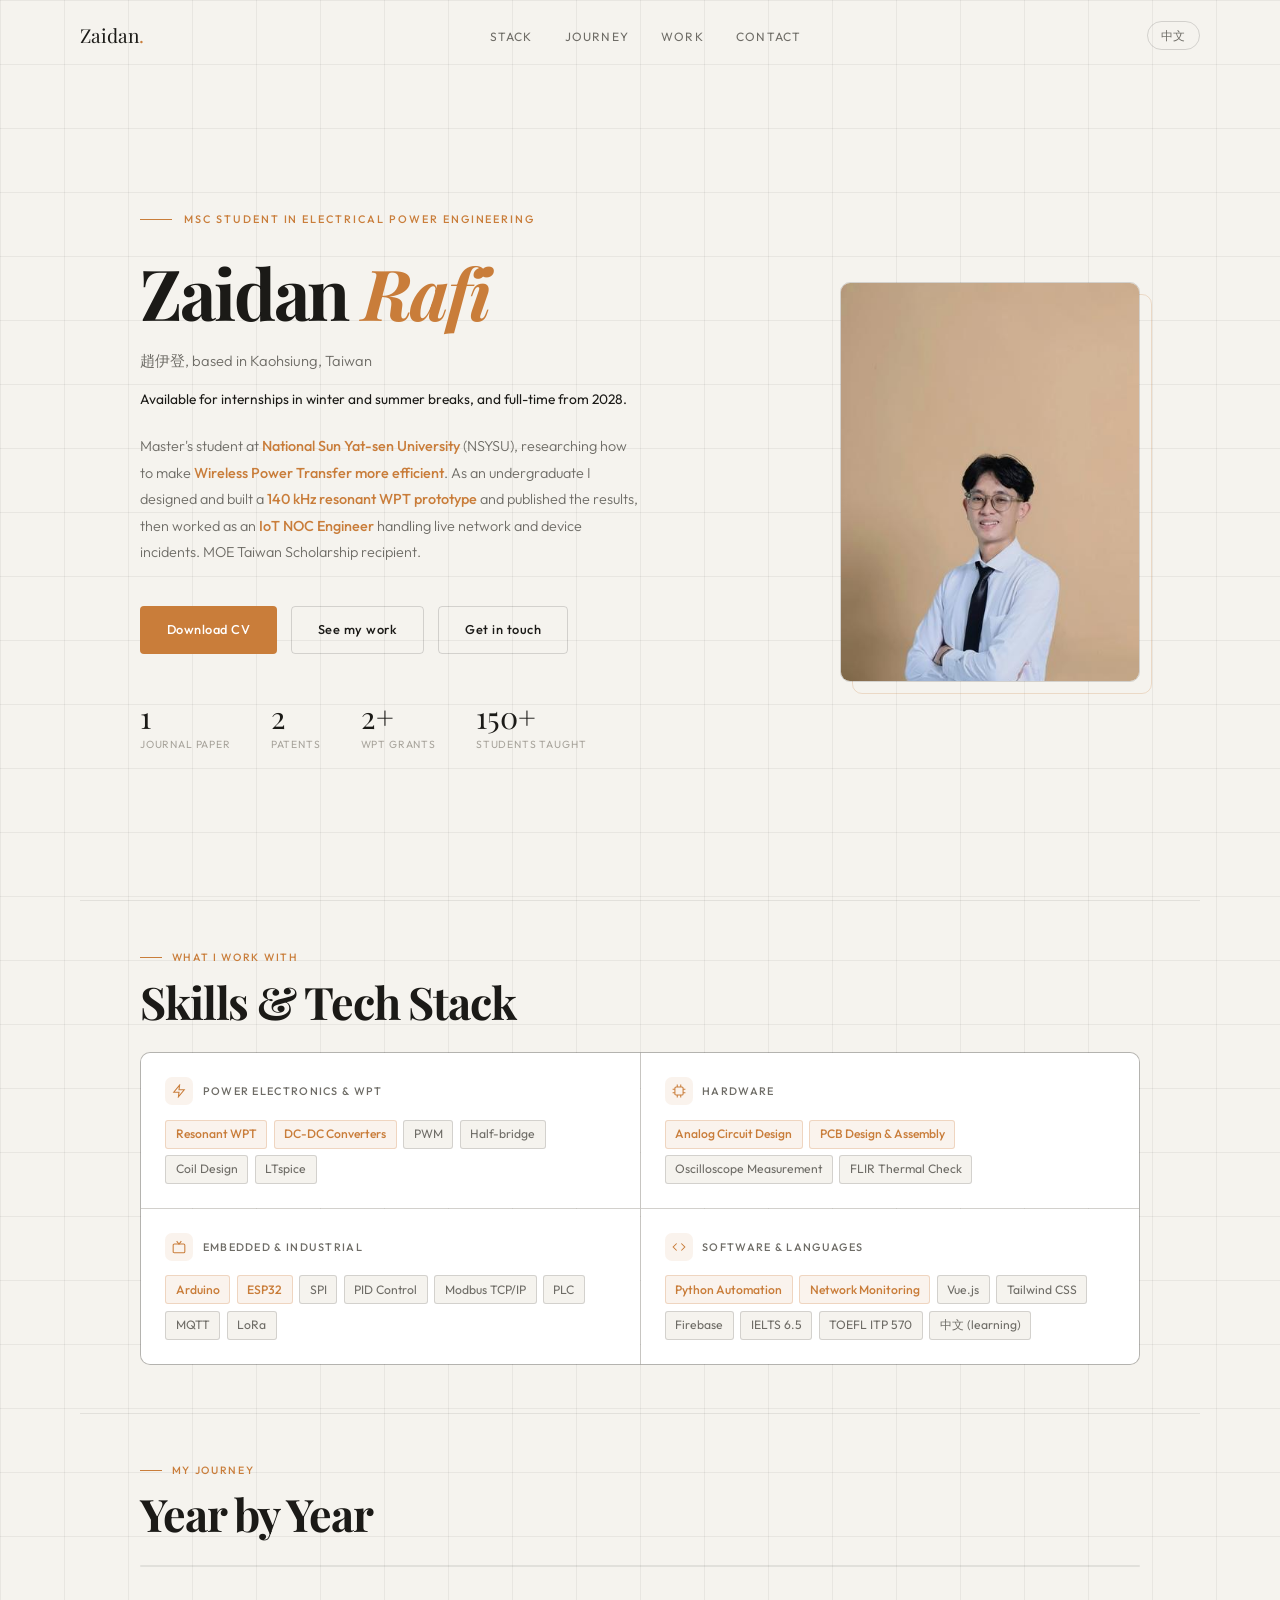
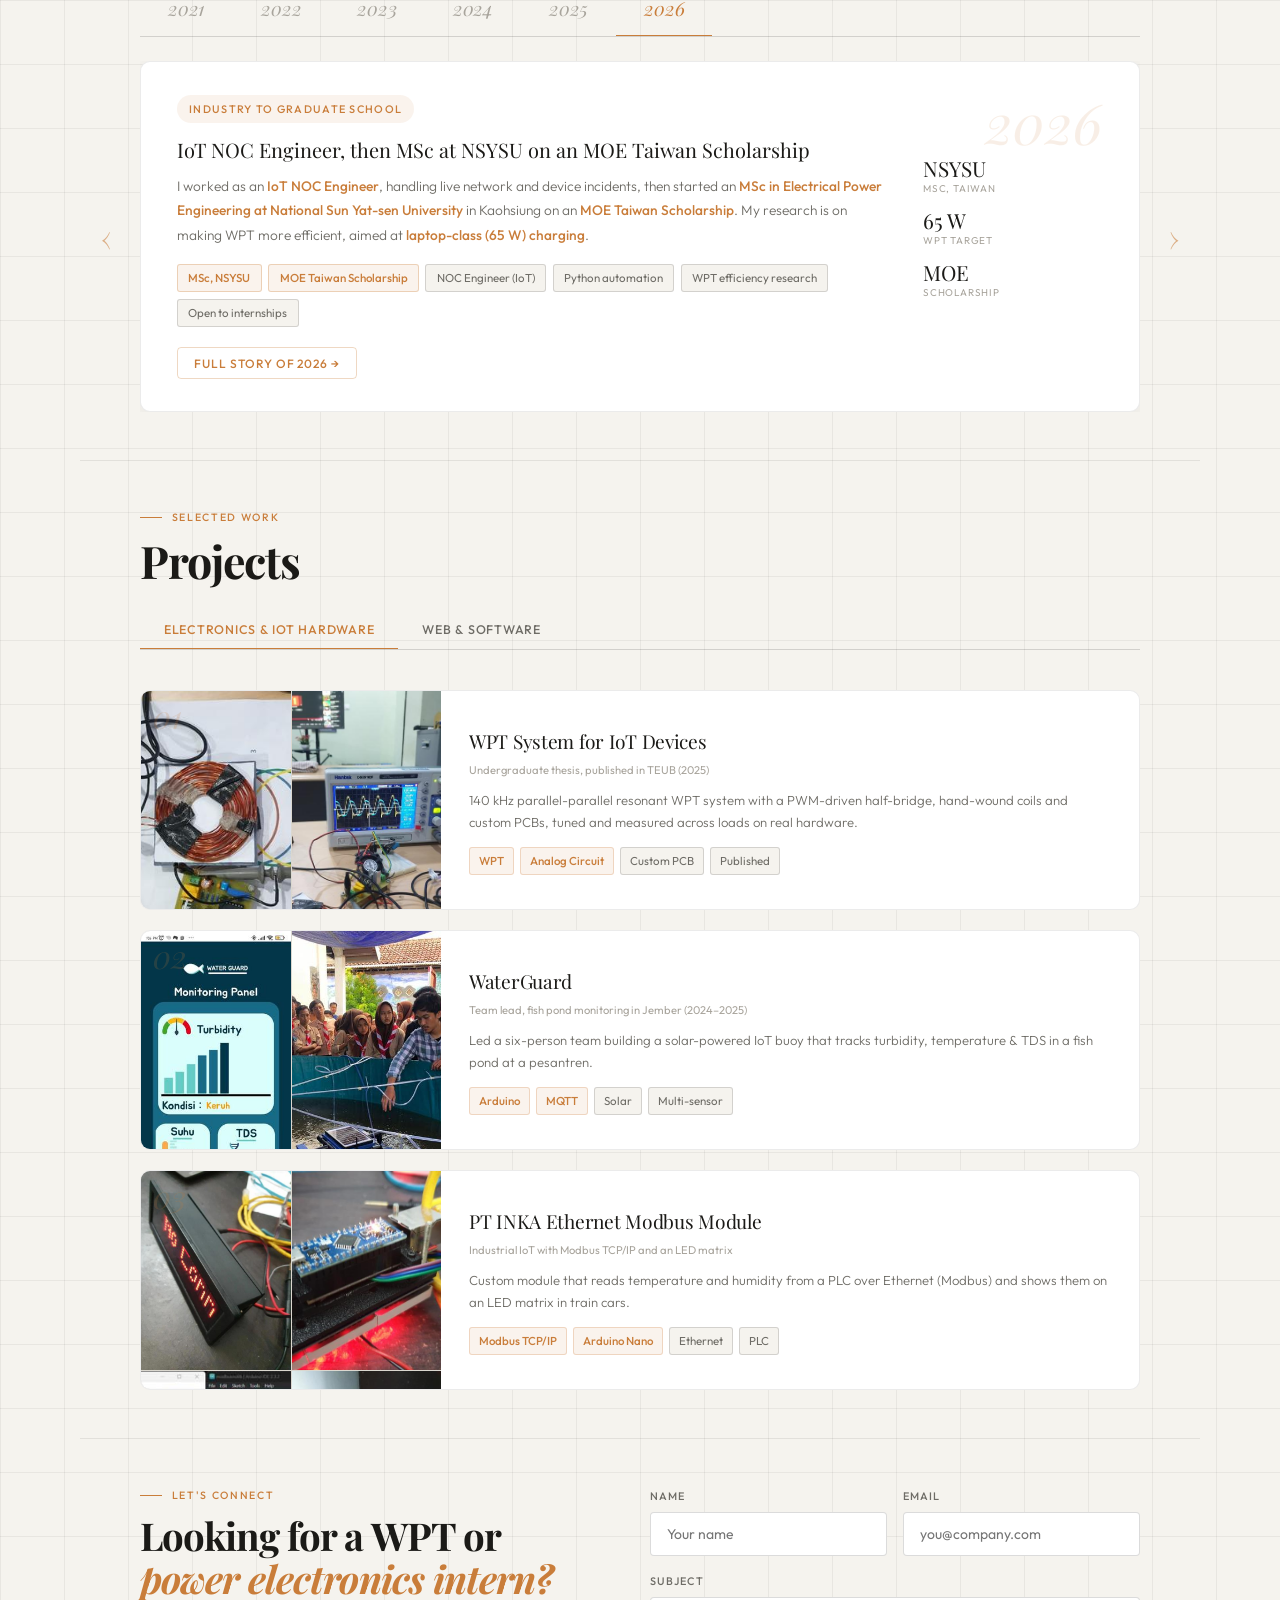
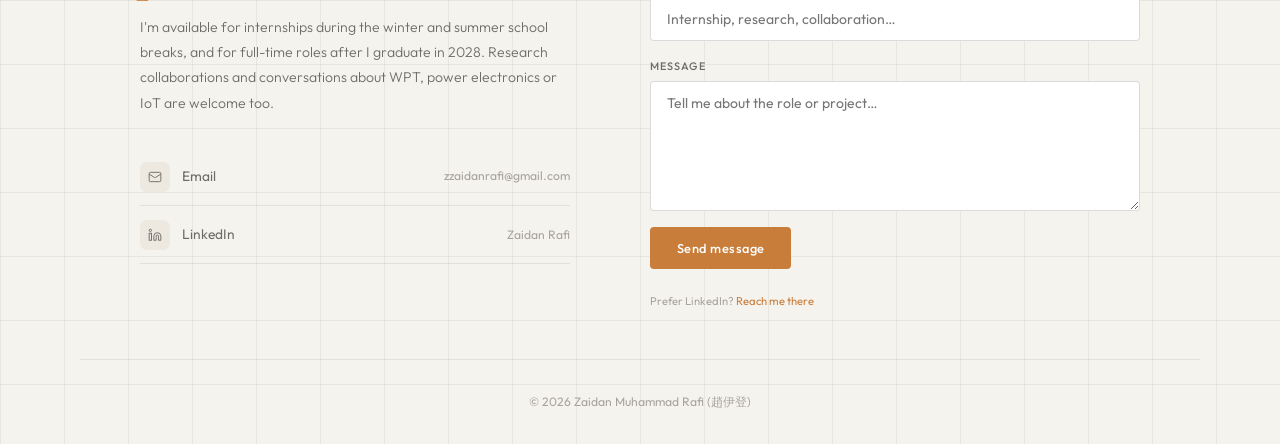
==== commit 32eaf365: "English copy: call Hydrozen and PIKO patents, matching the English CV Chinese keeps 智財登記 to match th" ====
--- a/index.html
+++ b/index.html
@@ -28,11 +28,11 @@
   <link rel="alternate" hreflang="zh-TW" href="https://zaidanrafi.github.io/zh-tw/"/>
   <link rel="alternate" hreflang="x-default" href="https://zaidanrafi.github.io/"/>
   <meta property="og:type" content="profile"/>
-  <meta property="og:site_name" content="Zaidan Muhammad Rafi"/>
+  <meta property="og:site_name" content="Zaidan Rafi"/>
   <meta property="og:locale" content="en_US"/>
   <meta property="og:locale:alternate" content="zh_TW"/>
   <meta property="og:title" content="Zaidan Muhammad Rafi | Wireless Power Transfer &amp; Power Electronics"/>
-  <meta property="og:description" content="MSc student at NSYSU, Taiwan, researching more efficient wireless power transfer. Journal paper, two registered IPs and WPT startup funding. Open to internships."/>
+  <meta property="og:description" content="MSc student at NSYSU, Taiwan, researching more efficient wireless power transfer. Journal paper, two patents and WPT startup funding. Open to internships."/>
   <meta property="og:url" content="https://zaidanrafi.github.io/"/>
   <meta property="og:image" content="https://zaidanrafi.github.io/img/og.png"/>
   <meta property="og:image:width" content="1200"/>
@@ -45,7 +45,7 @@
   <meta name="twitter:description" content="MSc student at NSYSU, Taiwan, researching more efficient wireless power transfer. Open to internships."/>
   <meta name="twitter:image" content="https://zaidanrafi.github.io/img/og.png"/>
   <meta name="theme-color" content="#c97d3a"/>
-  <script type="application/ld+json">{"@context":"https://schema.org","@graph":[{"@type":"Person","@id":"https://zaidanrafi.github.io/#person","name":"Zaidan Muhammad Rafi","alternateName":["Zaidan Rafi","趙伊登"],"givenName":"Zaidan Muhammad","familyName":"Rafi","url":"https://zaidanrafi.github.io/","image":"https://zaidanrafi.github.io/img/photo.jpeg","email":"mailto:zzaidanrafi@gmail.com","jobTitle":"MSc Student, Electrical Power Engineering","description":"MSc student in Electrical Power Engineering at National Sun Yat-sen University (NSYSU), Taiwan, researching efficient wireless power transfer (WPT). BSc in Electrical Engineering from Universitas Brawijaya.","affiliation":{"@type":"CollegeOrUniversity","name":"National Sun Yat-sen University","alternateName":"國立中山大學","url":"https://www.nsysu.edu.tw/"},"alumniOf":{"@type":"CollegeOrUniversity","name":"Universitas Brawijaya","url":"https://ub.ac.id/"},"address":{"@type":"PostalAddress","addressLocality":"Kaohsiung","addressCountry":"TW"},"knowsLanguage":["id","en","zh-Hant"],"knowsAbout":["Wireless Power Transfer","Magnetic Resonant Coupling","Power Electronics","DC-DC Converters","Electrical Power Engineering","Internet of Things","Embedded Systems","Modbus TCP/IP","PCB Design"],"award":["MOE Taiwan Scholarship","Brawijaya Start-up Action Funding 2024","2nd Place, Transport Safety Innovation Competition 2024","3rd Place, SIGMA Business Plan Competition 2024"],"sameAs":["https://www.linkedin.com/in/zaidanrafi","https://github.com/zaidanrafi"]},{"@type":"ScholarlyArticle","@id":"https://zaidanrafi.github.io/#wpt-paper","headline":"Design and Development of a 140 kHz Magnetic Resonant Coupling WPT System for IoT Devices","author":{"@id":"https://zaidanrafi.github.io/#person"},"datePublished":"2025-07","isPartOf":{"@type":"Periodical","name":"TEUB Student Journal, Electrical Engineering, Universitas Brawijaya"},"url":"https://elektro.studentjournal.ub.ac.id/index.php/teub/article/view/2264","about":["Wireless Power Transfer","Magnetic Resonant Coupling","Internet of Things"]},{"@type":"WebSite","@id":"https://zaidanrafi.github.io/#website","url":"https://zaidanrafi.github.io/","name":"Zaidan Muhammad Rafi","alternateName":["Zaidan Rafi","趙伊登"],"inLanguage":["en","zh-Hant-TW"],"publisher":{"@id":"https://zaidanrafi.github.io/#person"}},{"@type":"ProfilePage","@id":"https://zaidanrafi.github.io/#profile","url":"https://zaidanrafi.github.io/","name":"Zaidan Muhammad Rafi | WPT & Power Electronics","inLanguage":"en","isPartOf":{"@id":"https://zaidanrafi.github.io/#website"},"mainEntity":{"@id":"https://zaidanrafi.github.io/#person"},"dateModified":"2026-11-06"}]}</script>
+  <script type="application/ld+json">{"@context":"https://schema.org","@graph":[{"@type":"Person","@id":"https://zaidanrafi.github.io/#person","name":"Zaidan Muhammad Rafi","alternateName":["Zaidan Rafi","趙伊登"],"givenName":"Zaidan Muhammad","familyName":"Rafi","url":"https://zaidanrafi.github.io/","image":"https://zaidanrafi.github.io/img/photo.jpeg","jobTitle":"MSc Student, Electrical Power Engineering","description":"MSc student in Electrical Power Engineering at National Sun Yat-sen University (NSYSU), Taiwan, researching efficient wireless power transfer (WPT). BSc in Electrical Engineering from Universitas Brawijaya.","affiliation":{"@type":"CollegeOrUniversity","name":"National Sun Yat-sen University","alternateName":"國立中山大學","url":"https://www.nsysu.edu.tw/"},"alumniOf":{"@type":"CollegeOrUniversity","name":"Universitas Brawijaya","url":"https://ub.ac.id/"},"address":{"@type":"PostalAddress","addressLocality":"Kaohsiung","addressCountry":"TW"},"knowsLanguage":["id","en","zh-Hant"],"knowsAbout":["Wireless Power Transfer","Magnetic Resonant Coupling","Power Electronics","DC-DC Converters","Electrical Power Engineering","Internet of Things","Embedded Systems","Modbus TCP/IP","PCB Design"],"award":["MOE Taiwan Scholarship","Brawijaya Start-up Action Funding 2024","2nd Place, Transport Safety Innovation Competition 2024","3rd Place, SIGMA Business Plan Competition 2024"],"sameAs":["https://www.linkedin.com/in/zaidanrafi","https://github.com/zaidanrafi"]},{"@type":"ScholarlyArticle","@id":"https://zaidanrafi.github.io/#wpt-paper","headline":"Design and Development of a 140 kHz Magnetic Resonant Coupling WPT System for IoT Devices","author":{"@id":"https://zaidanrafi.github.io/#person"},"datePublished":"2025-07","isPartOf":{"@type":"Periodical","name":"TEUB Student Journal, Electrical Engineering, Universitas Brawijaya"},"url":"https://elektro.studentjournal.ub.ac.id/index.php/teub/article/view/2264","about":["Wireless Power Transfer","Magnetic Resonant Coupling","Internet of Things"]},{"@type":"WebSite","@id":"https://zaidanrafi.github.io/#website","url":"https://zaidanrafi.github.io/","name":"Zaidan Rafi","alternateName":["Zaidan Muhammad Rafi","趙伊登"],"inLanguage":["en","zh-Hant-TW"],"publisher":{"@id":"https://zaidanrafi.github.io/#person"}},{"@type":"ProfilePage","@id":"https://zaidanrafi.github.io/#profile","url":"https://zaidanrafi.github.io/","name":"Zaidan Muhammad Rafi | WPT & Power Electronics","inLanguage":"en","isPartOf":{"@id":"https://zaidanrafi.github.io/#website"},"mainEntity":{"@id":"https://zaidanrafi.github.io/#person"},"dateModified":"2026-11-08"}]}</script>
   <link rel="preconnect" href="https://fonts.googleapis.com"/>
   <link rel="preconnect" href="https://fonts.gstatic.com" crossorigin/>
   <link href="https://fonts.googleapis.com/css2?family=Playfair+Display:ital,wght@0,400;1,400&amp;family=Outfit:wght@300;400;500&amp;display=swap" rel="stylesheet" id="fonts"/>
@@ -92,7 +92,7 @@
       </div>
       <div class="stats-row" data-anim>
         <div class="stat"><span class="stat-num">1</span><span class="stat-lbl" data-i18n="stat.paper">Journal paper</span></div>
-        <div class="stat"><span class="stat-num">2</span><span class="stat-lbl" data-i18n="stat.patents">IP registrations</span></div>
+        <div class="stat"><span class="stat-num">2</span><span class="stat-lbl" data-i18n="stat.patents">Patents</span></div>
         <div class="stat"><span class="stat-num">2+</span><span class="stat-lbl" data-i18n="stat.grants">WPT grants</span></div>
         <div class="stat"><span class="stat-num">150+</span><span class="stat-lbl" data-i18n="stat.students">Students taught</span></div>
       </div>
@@ -110,7 +110,7 @@
     <div class="avail" data-i18n="hm.avail">Available for internships in winter and summer breaks.</div>
     <p class="hm-bio" data-i18n="hm.bio">Researching <strong>more efficient Wireless Power Transfer</strong> at NSYSU, Taiwan. Built a 140 kHz resonant WPT prototype and published the results; former <strong>IoT NOC Engineer</strong>.</p>
     <div class="hm-cta"><a href="/Zaidan_Muhammad_Rafi_CV.pdf" class="btn btn-primary cv-link" target="_blank" rel="noopener" data-i18n="hero.cv">Download CV</a><a href="#contact" class="btn btn-ghost" data-i18n="hm.contact">Contact</a></div>
-    <div class="stats-row"><div class="stat"><span class="stat-num">1</span><span class="stat-lbl" data-i18n="stat.paper">Journal paper</span></div><div class="stat"><span class="stat-num">2</span><span class="stat-lbl" data-i18n="stat.patents">IP registrations</span></div><div class="stat"><span class="stat-num">150+</span><span class="stat-lbl" data-i18n="stat.students">Students taught</span></div></div>
+    <div class="stats-row"><div class="stat"><span class="stat-num">1</span><span class="stat-lbl" data-i18n="stat.paper">Journal paper</span></div><div class="stat"><span class="stat-num">2</span><span class="stat-lbl" data-i18n="stat.patents">Patents</span></div><div class="stat"><span class="stat-num">150+</span><span class="stat-lbl" data-i18n="stat.students">Students taught</span></div></div>
   </div>
 </div>
 </div>
@@ -255,6 +255,6 @@
 </div>
 
 <script src="/i18n.js?v=c20176fd" defer></script>
-<script src="/app.js?v=213fe9c8" defer></script>
+<script src="/app.js?v=5d29b3e7" defer></script>
 </body>
 </html>
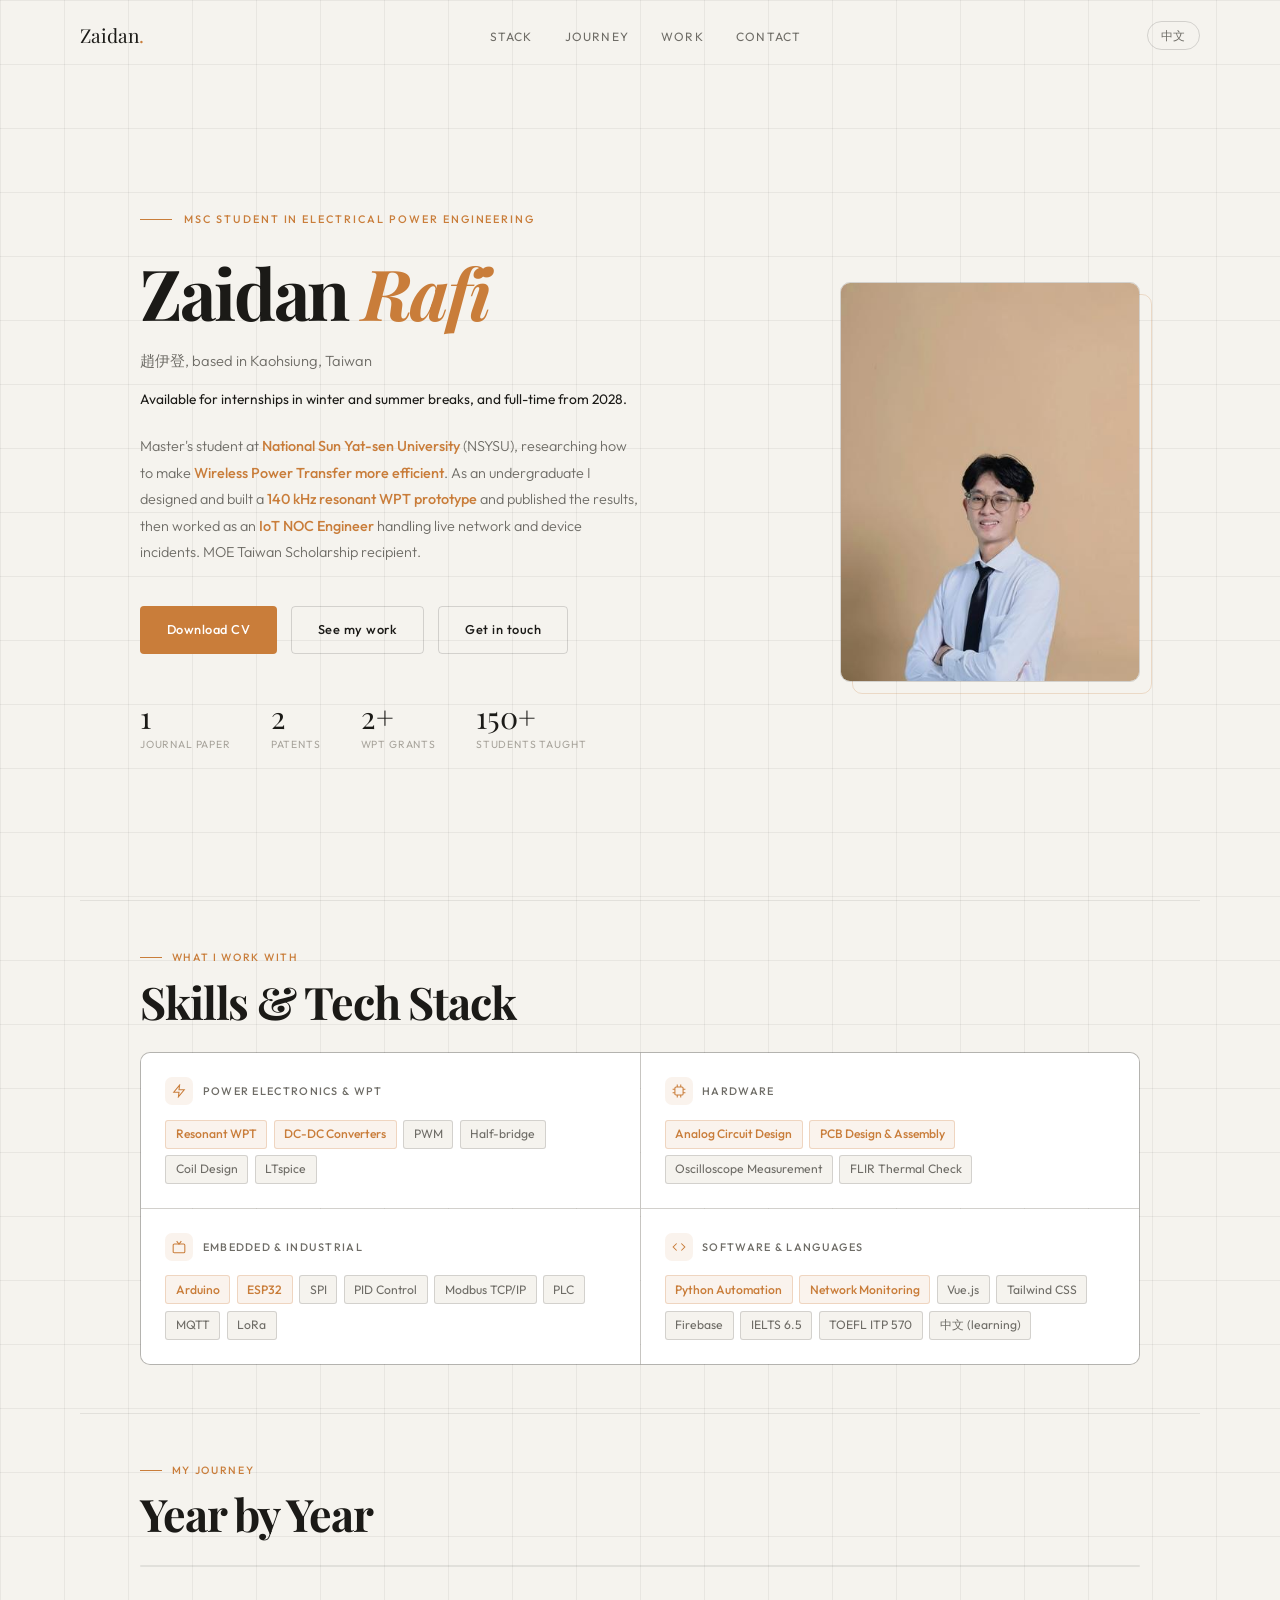
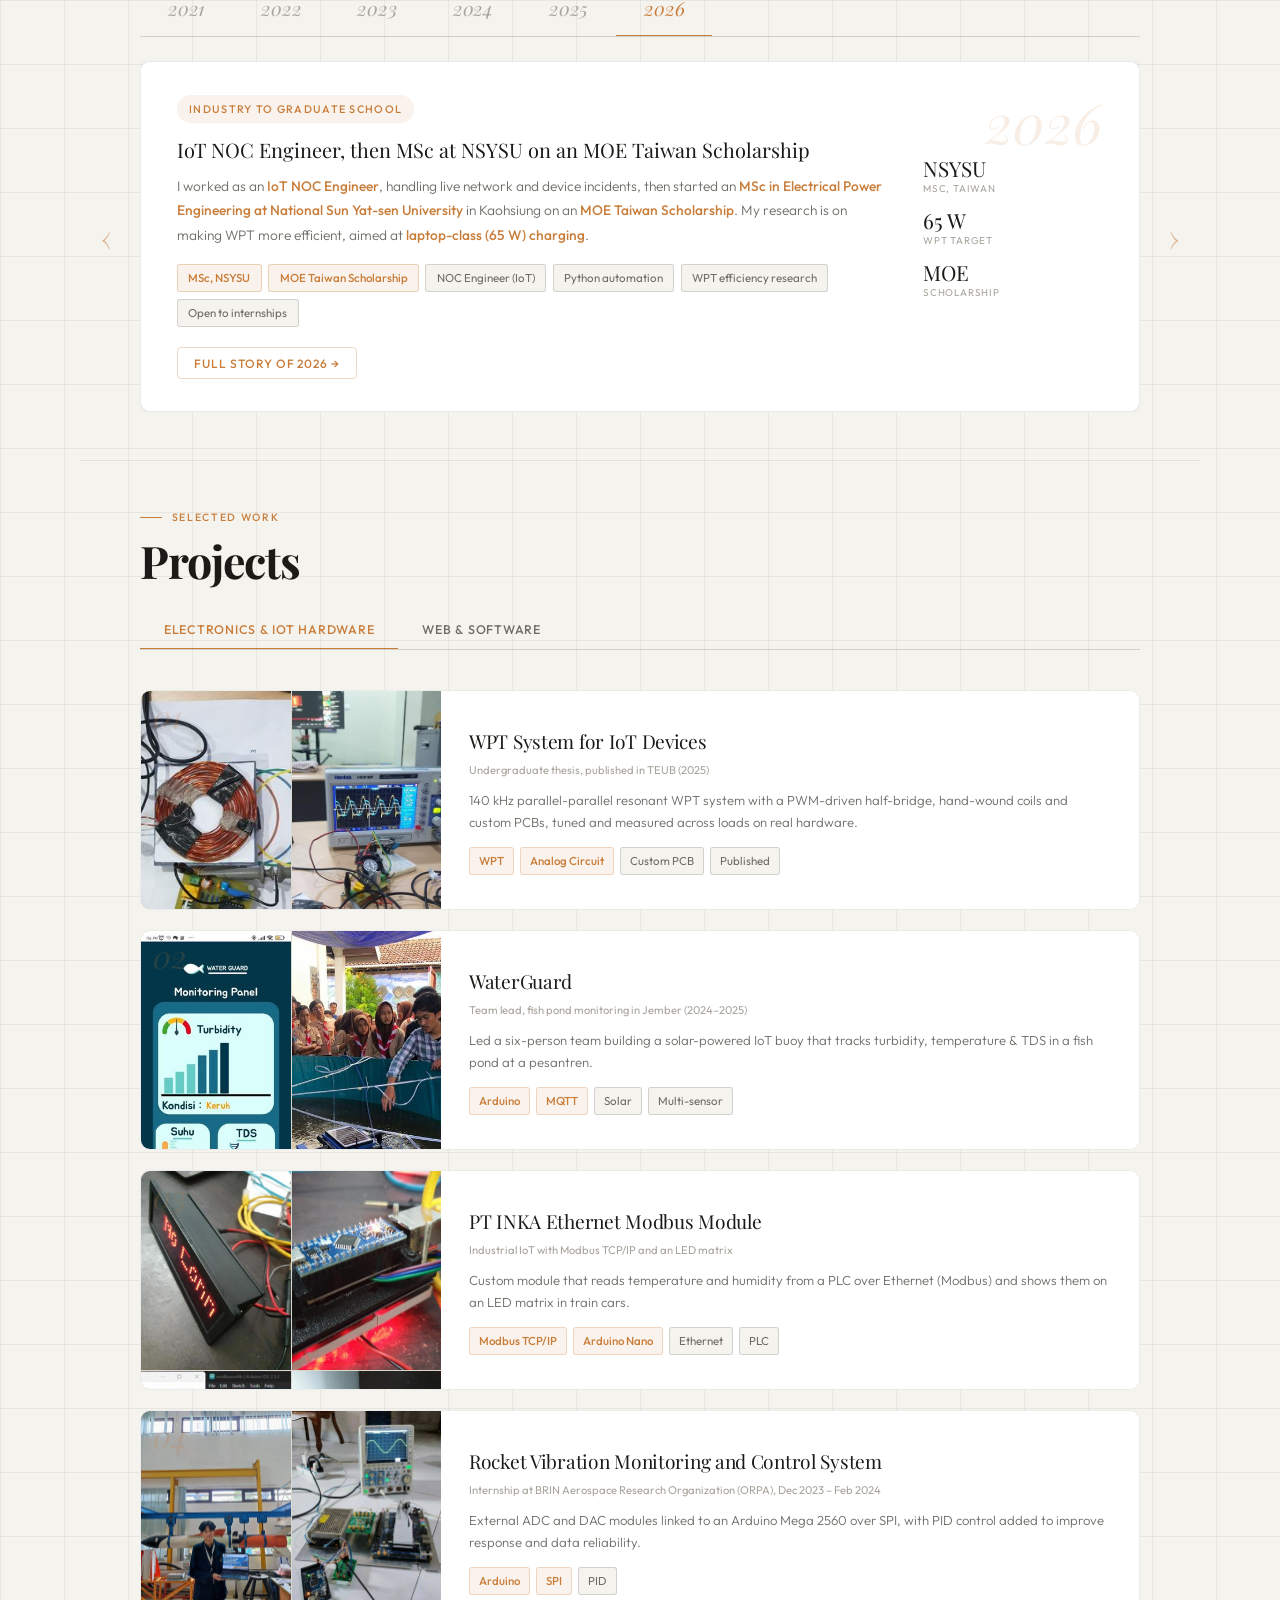
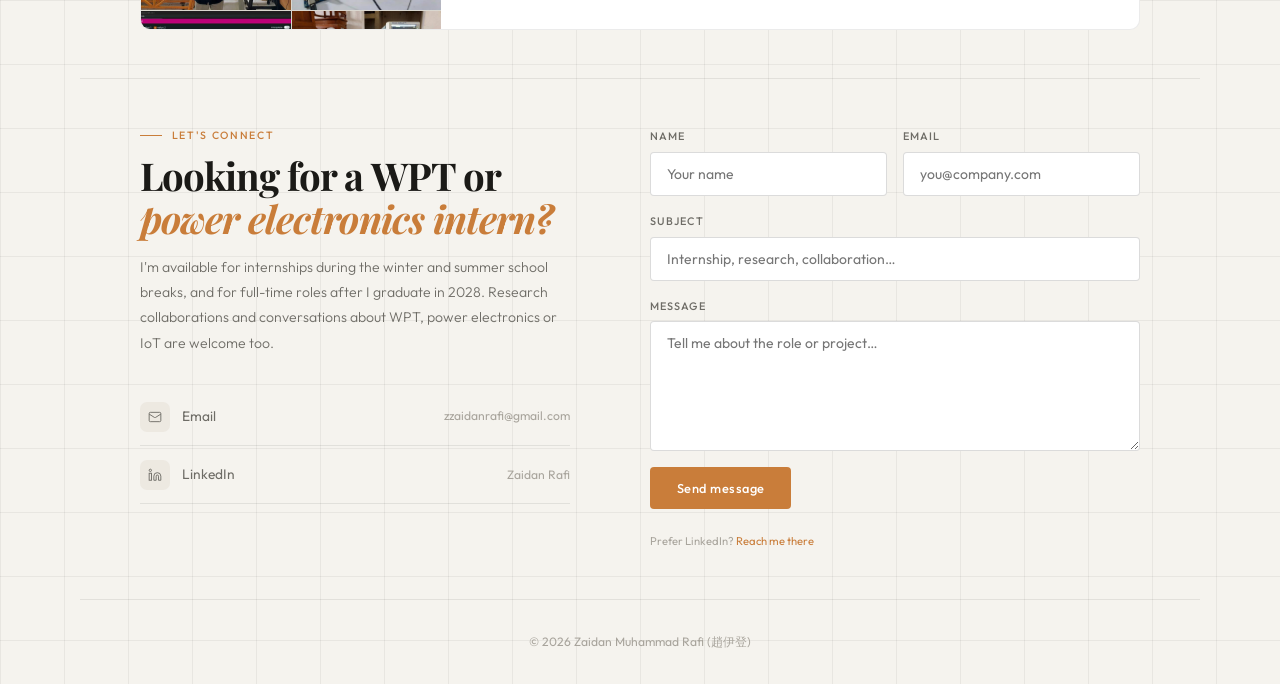
==== commit baf9b067: "Add BRIN rocket vibration monitoring project card with photos (EN + zh) Co-Authored-By: Claude Opus " ====
--- a/index.html
+++ b/index.html
@@ -205,6 +205,11 @@
       <div class="pcard-body"><div class="pcard-name" data-i18n="p.inka.name">PT INKA Ethernet Modbus Module</div><div class="pcard-sub" data-i18n="p.inka.sub">Industrial IoT with Modbus TCP/IP and an LED matrix</div><div class="pcard-desc" data-i18n="p.inka.desc">Custom module that reads temperature and humidity from a PLC over Ethernet (Modbus) and shows them on an LED matrix in train cars.</div><div class="tags sm"><span class="tag hi">Modbus TCP/IP</span><span class="tag hi">Arduino Nano</span><span class="tag" data-i18n="tag.ethernet">Ethernet</span><span class="tag">PLC</span></div></div>
       <div class="pcard-hint" data-i18n="hint">↗ view details</div>
     </div>
+    <div class="pcard" onclick="openProj('brin')" data-anim>
+      <div class="pcard-imgs"><div class="quad"><img src="/img/brin_rocket.jpeg" alt="Presenting the rocket vibration monitoring and control system at BRIN" loading="lazy"/><img src="/img/brin_scope.jpeg" alt="Arduino Mega 2560 with ADC and DAC boards and an oscilloscope check" loading="lazy"/><img src="/img/brin_plot.jpeg" alt="Serial plot of the DAC sine output and the ADC readback" loading="lazy"/><img src="/img/brin_code.jpeg" alt="Arduino SPI code for the DAC next to the oscilloscope" loading="lazy"/></div><span class="pcard-num">04</span></div>
+      <div class="pcard-body"><div class="pcard-name" data-i18n="p.brin.name">Rocket Vibration Monitoring and Control System</div><div class="pcard-sub" data-i18n="p.brin.sub">Internship at BRIN Aerospace Research Organization (ORPA), Dec 2023 – Feb 2024</div><div class="pcard-desc" data-i18n="p.brin.desc">External ADC and DAC modules linked to an Arduino Mega 2560 over SPI, with PID control added to improve response and data reliability.</div><div class="tags sm"><span class="tag hi">Arduino</span><span class="tag hi">SPI</span><span class="tag">PID</span></div></div>
+      <div class="pcard-hint" data-i18n="hint">↗ view details</div>
+    </div>
   </div>
 </div>
 
@@ -254,7 +259,7 @@
   <div class="lb-dots" id="lbDots"></div>
 </div>
 
-<script src="/i18n.js?v=c20176fd" defer></script>
-<script src="/app.js?v=5d29b3e7" defer></script>
+<script src="/i18n.js?v=94d1a1aa" defer></script>
+<script src="/app.js?v=36503a97" defer></script>
 </body>
 </html>
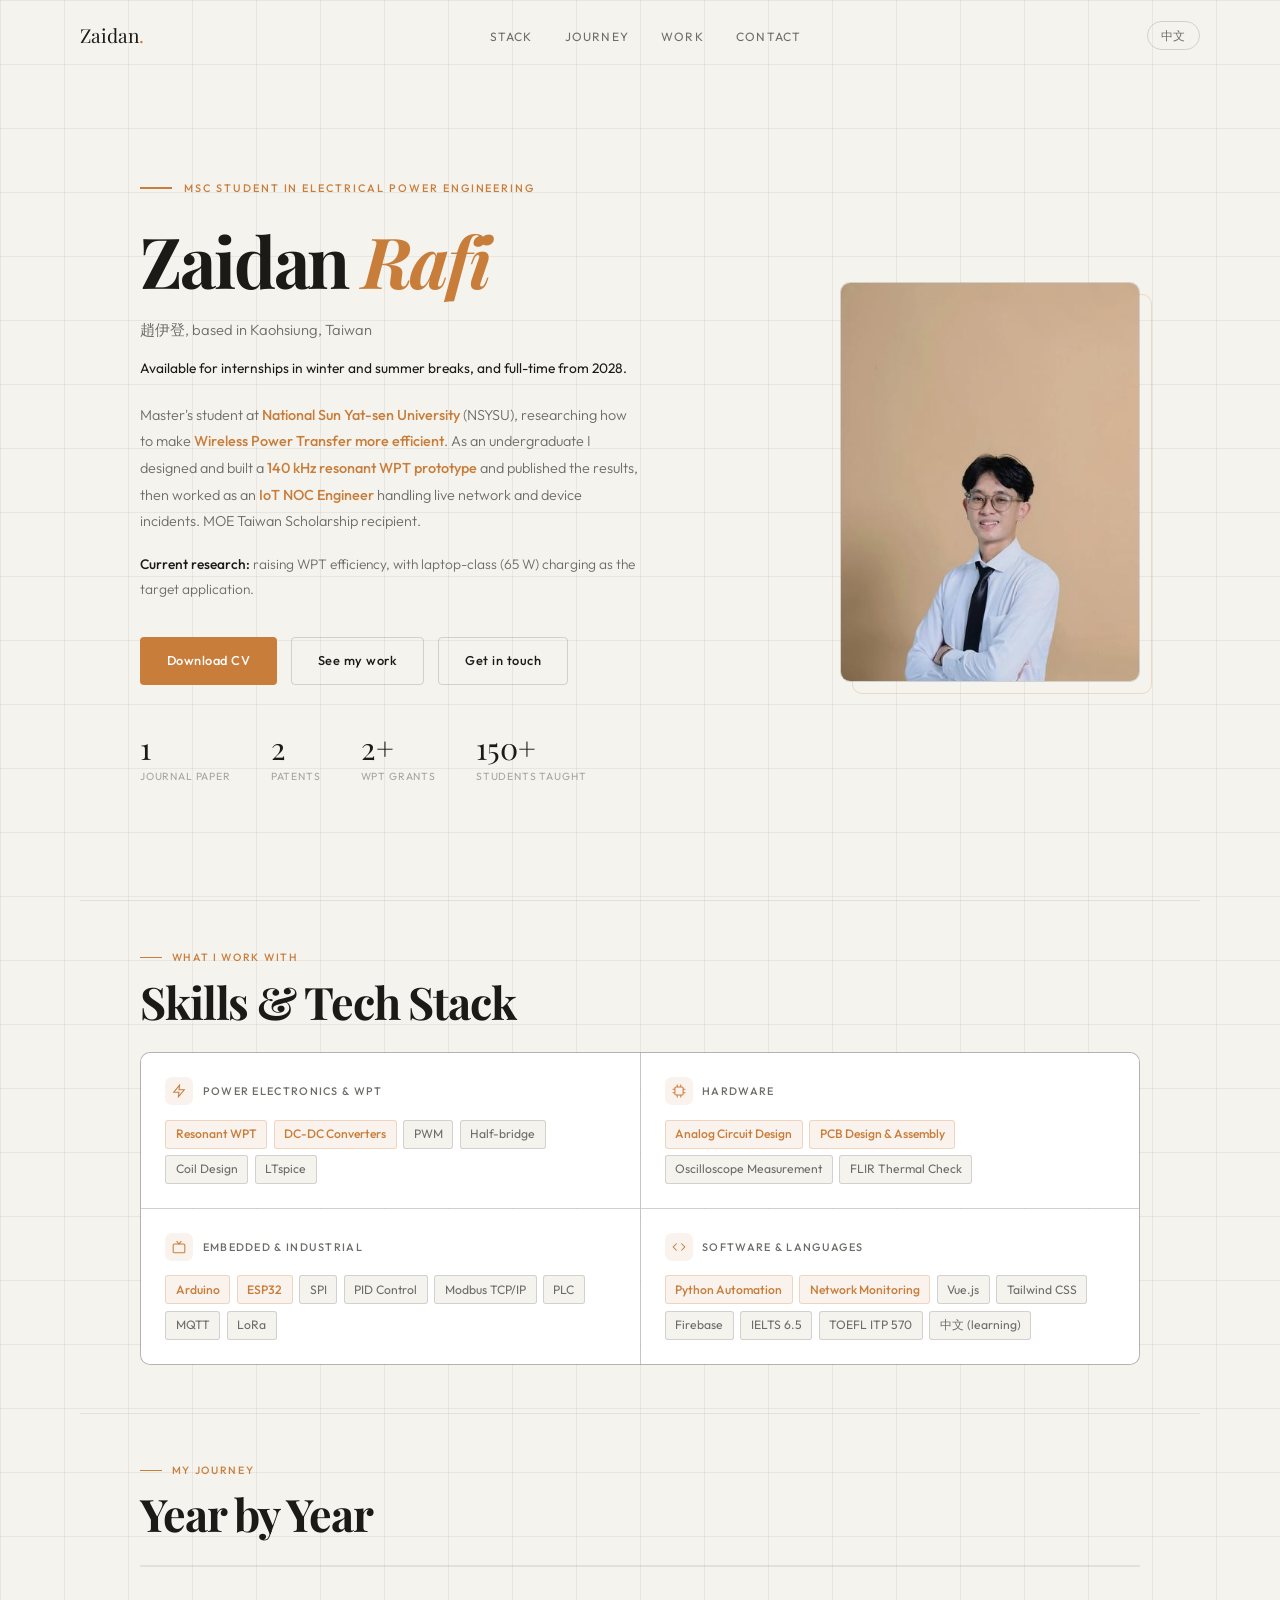
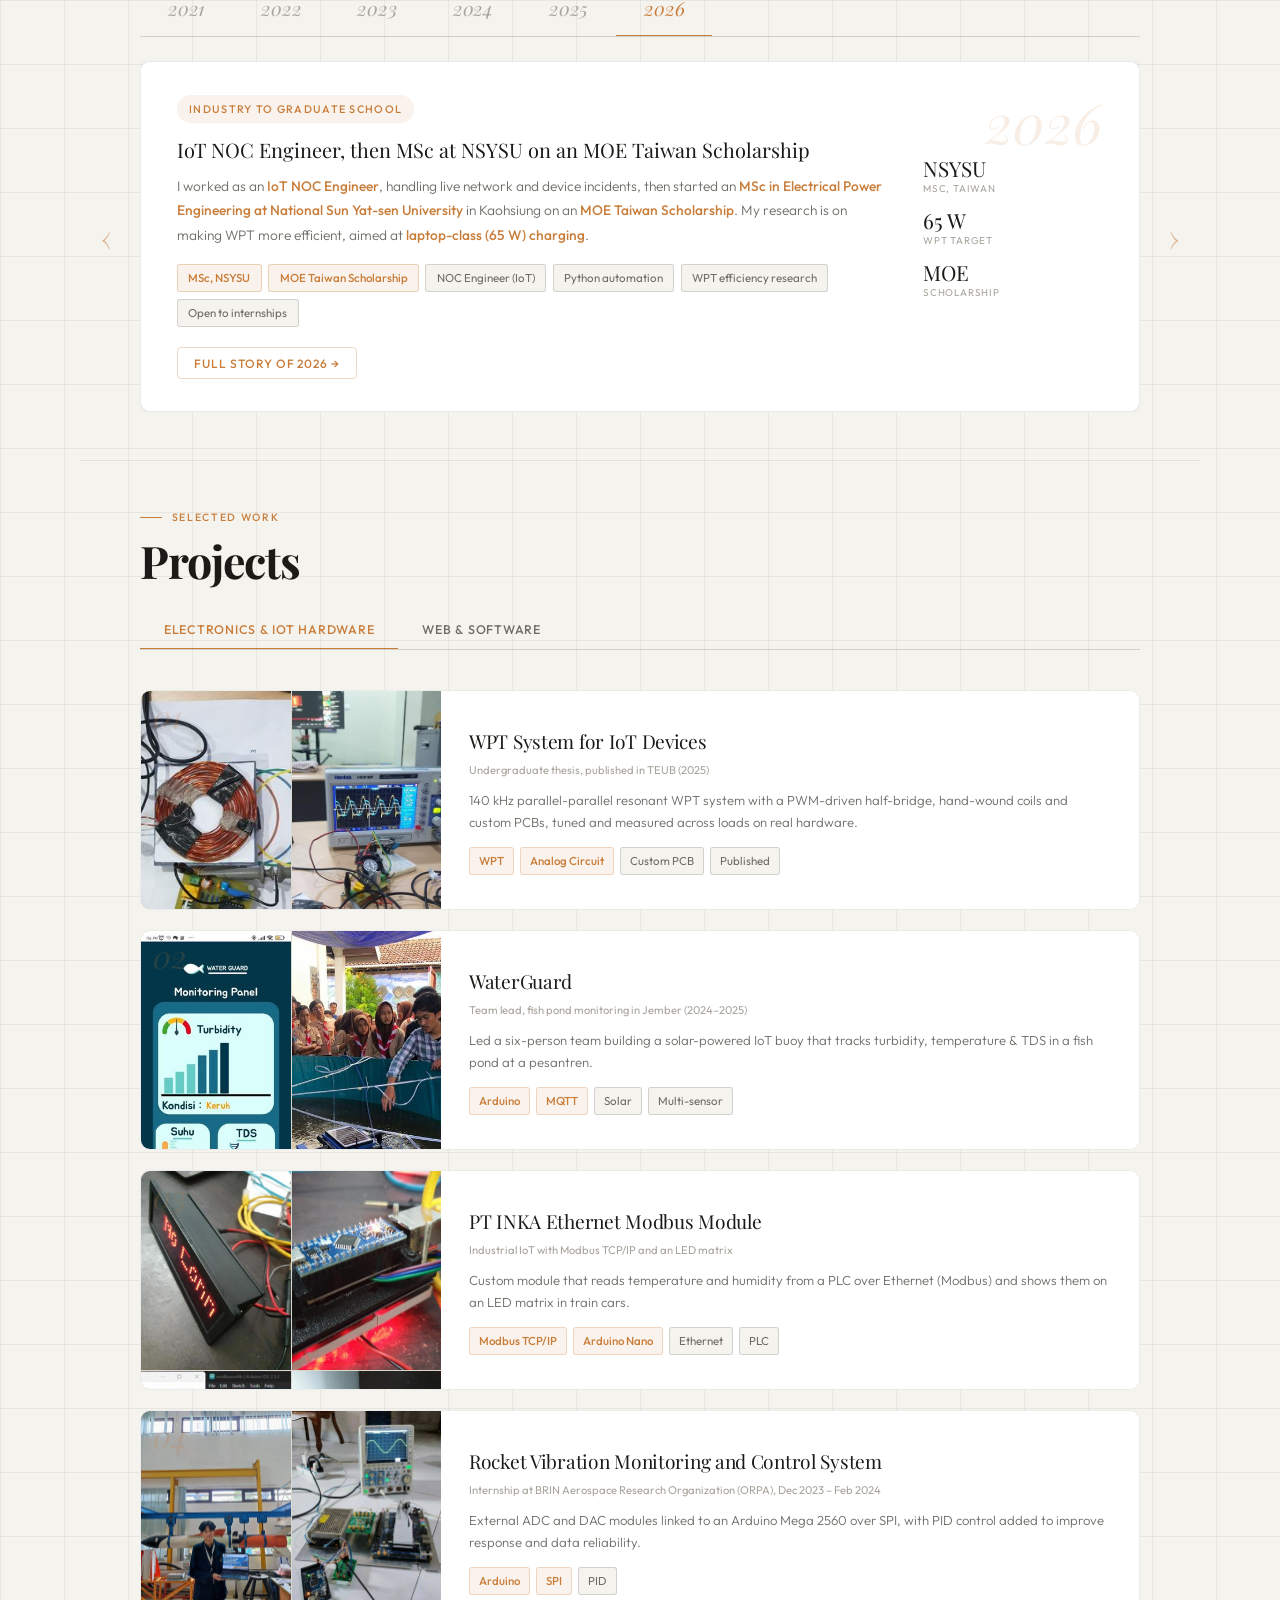
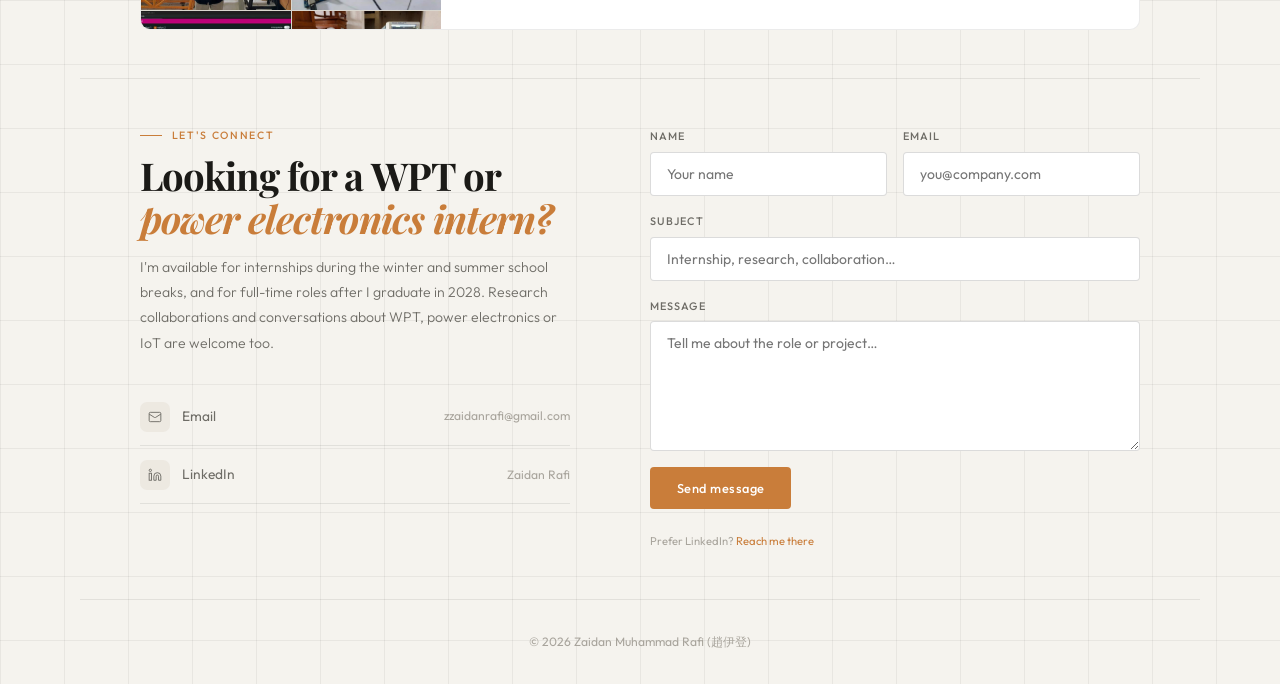
==== commit d22b82a4: "Hero: add current research line (65 W laptop-class WPT), EN + zh Co-Authored-By: Claude Opus 5.5 <no" ====
--- a/index.html
+++ b/index.html
@@ -50,7 +50,7 @@
   <link rel="preconnect" href="https://fonts.gstatic.com" crossorigin/>
   <link href="https://fonts.googleapis.com/css2?family=Playfair+Display:ital,wght@0,400;1,400&amp;family=Outfit:wght@300;400;500&amp;display=swap" rel="stylesheet" id="fonts"/>
   <link rel="preload" as="image" href="/img/photo.jpeg"/>
-  <link rel="stylesheet" href="/style.css?v=8d2f2c07"/>
+  <link rel="stylesheet" href="/style.css?v=def5acf5"/>
   <script src="https://cdn.jsdelivr.net/npm/@emailjs/browser@4.4.1/dist/email.min.js" integrity="sha384-SALc35EccAf6RzGw4iNsyj7kTPr33K7RoGzYu+7heZhT8s0GZouafRiCg1qy44AS" crossorigin="anonymous" defer></script>
   <meta name="referrer" content="strict-origin-when-cross-origin"/>
 </head>
@@ -85,6 +85,7 @@
       <p class="hero-role" data-anim data-i18n="hero.role"><span class="zh" lang="zh-Hant">趙伊登</span>, based in Kaohsiung, Taiwan</p>
       <div class="avail" data-anim data-i18n="hero.avail">Available for internships in winter and summer breaks, and full-time from 2028.</div>
       <p class="hero-bio" data-anim data-i18n="hero.bio">Master's student at <b>National Sun Yat-sen University</b> (NSYSU), researching how to make <b>Wireless Power Transfer more efficient</b>. As an undergraduate I designed and built a <b>140 kHz resonant WPT prototype</b> and published the results, then worked as an <b>IoT NOC Engineer</b> handling live network and device incidents. MOE Taiwan Scholarship recipient.</p>
+      <p class="hero-now" data-anim data-i18n="hero.now"><b>Current research:</b> raising WPT efficiency, with laptop-class (65 W) charging as the target application.</p>
       <div class="hero-cta" data-anim>
         <a href="/Zaidan_Muhammad_Rafi_CV.pdf" class="btn btn-primary cv-link" target="_blank" rel="noopener" data-i18n="hero.cv">Download CV</a>
         <a href="#projects" class="btn btn-ghost" data-i18n="hero.cta1">See my work</a>
@@ -109,6 +110,7 @@
     </div>
     <div class="avail" data-i18n="hm.avail">Available for internships in winter and summer breaks.</div>
     <p class="hm-bio" data-i18n="hm.bio">Researching <strong>more efficient Wireless Power Transfer</strong> at NSYSU, Taiwan. Built a 140 kHz resonant WPT prototype and published the results; former <strong>IoT NOC Engineer</strong>.</p>
+    <p class="hm-now" data-i18n="hero.now"><b>Current research:</b> raising WPT efficiency, with laptop-class (65 W) charging as the target application.</p>
     <div class="hm-cta"><a href="/Zaidan_Muhammad_Rafi_CV.pdf" class="btn btn-primary cv-link" target="_blank" rel="noopener" data-i18n="hero.cv">Download CV</a><a href="#contact" class="btn btn-ghost" data-i18n="hm.contact">Contact</a></div>
     <div class="stats-row"><div class="stat"><span class="stat-num">1</span><span class="stat-lbl" data-i18n="stat.paper">Journal paper</span></div><div class="stat"><span class="stat-num">2</span><span class="stat-lbl" data-i18n="stat.patents">Patents</span></div><div class="stat"><span class="stat-num">150+</span><span class="stat-lbl" data-i18n="stat.students">Students taught</span></div></div>
   </div>
@@ -259,7 +261,7 @@
   <div class="lb-dots" id="lbDots"></div>
 </div>
 
-<script src="/i18n.js?v=94d1a1aa" defer></script>
+<script src="/i18n.js?v=2dd5259c" defer></script>
 <script src="/app.js?v=36503a97" defer></script>
 </body>
 </html>
--- a/style.css
+++ b/style.css
@@ -356,3 +356,9 @@
 html[lang^="zh"] .nav-links a,html[lang^="zh"] .stat-lbl,html[lang^="zh"] .fg label{letter-spacing:.12em}
 .hero-mob .hm-bio{max-width:34rem}
 .hero-mob .stats-row{max-width:26rem}
+
+/* current research line (hero) */
+.hero-now{font-size:.86rem;font-weight:300;line-height:1.75;color:var(--muted);max-width:500px;margin:-1.4rem 0 2.3rem}
+.hero-now b{font-weight:500;color:var(--text)}
+.hm-now{font-size:.8rem;font-weight:300;line-height:1.75;color:var(--muted);max-width:34rem;margin:-.8rem 0 1.4rem}
+.hm-now b{font-weight:500;color:var(--text)}
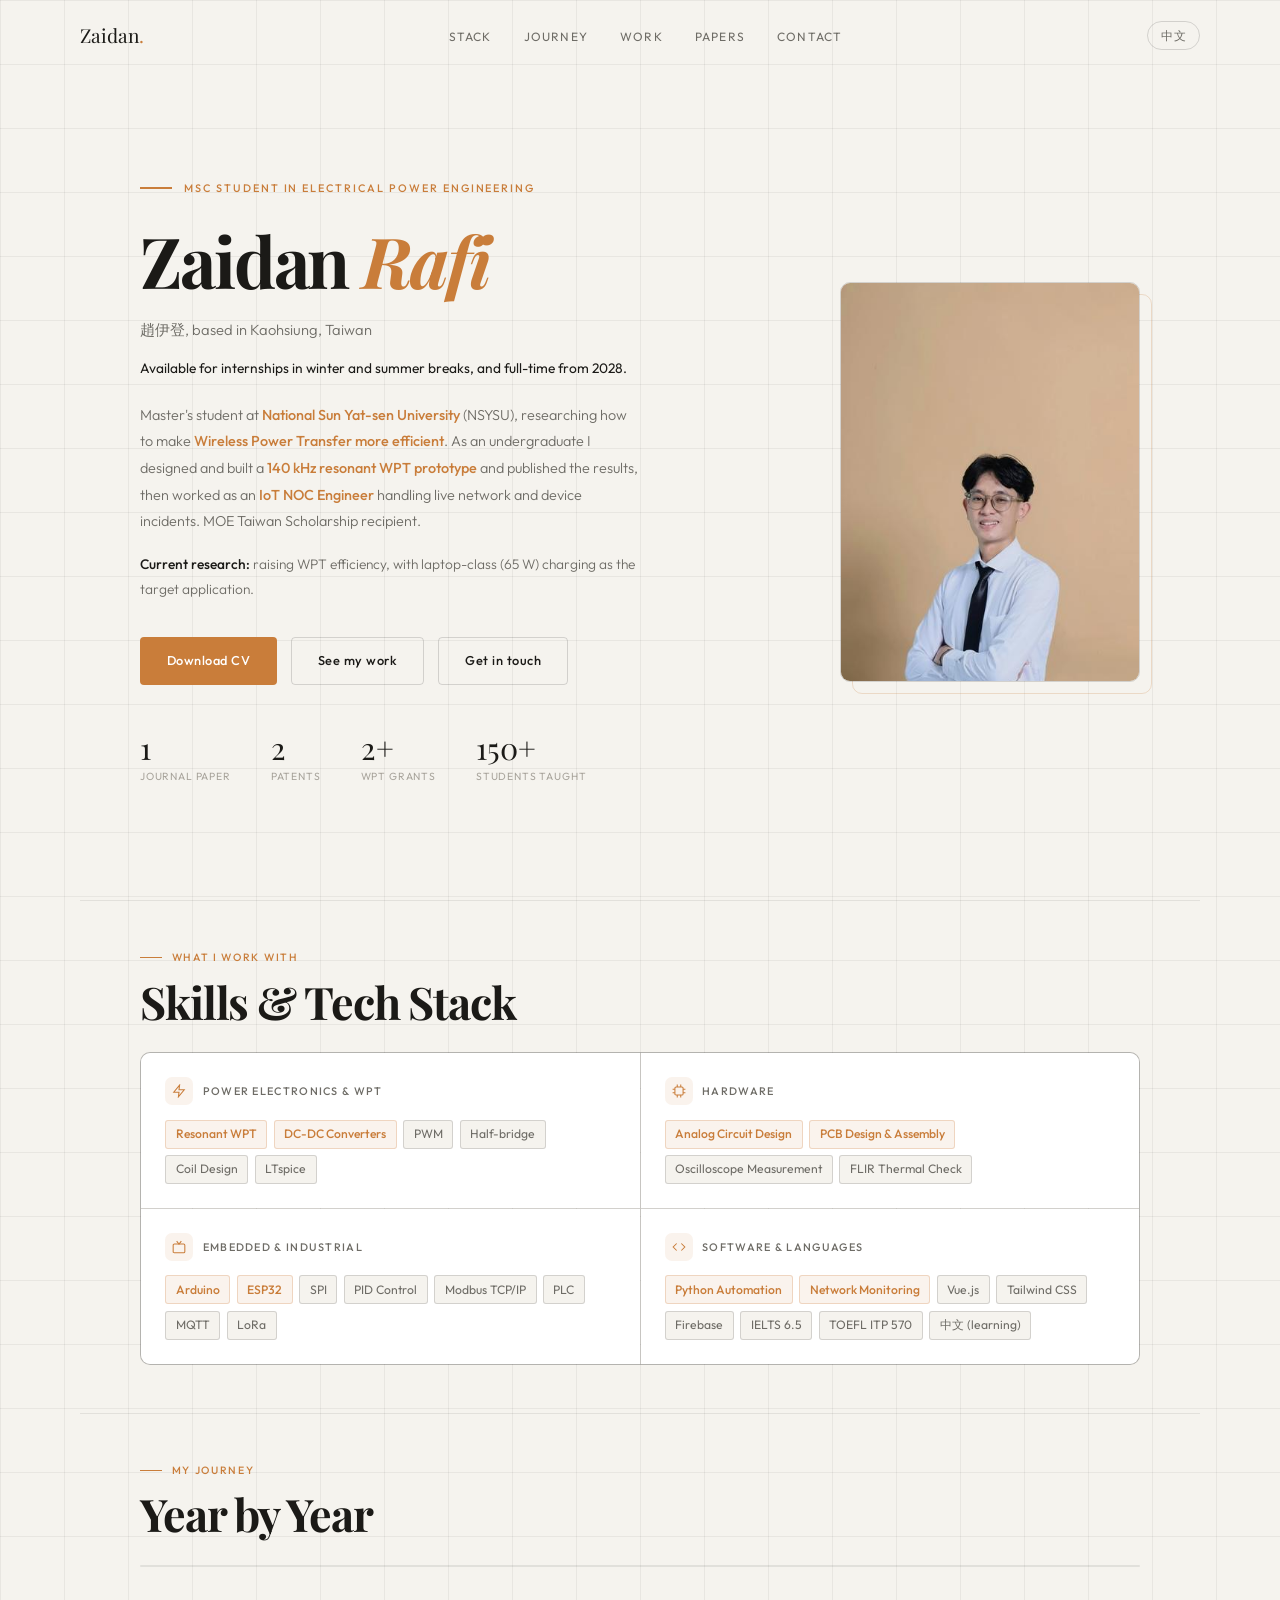
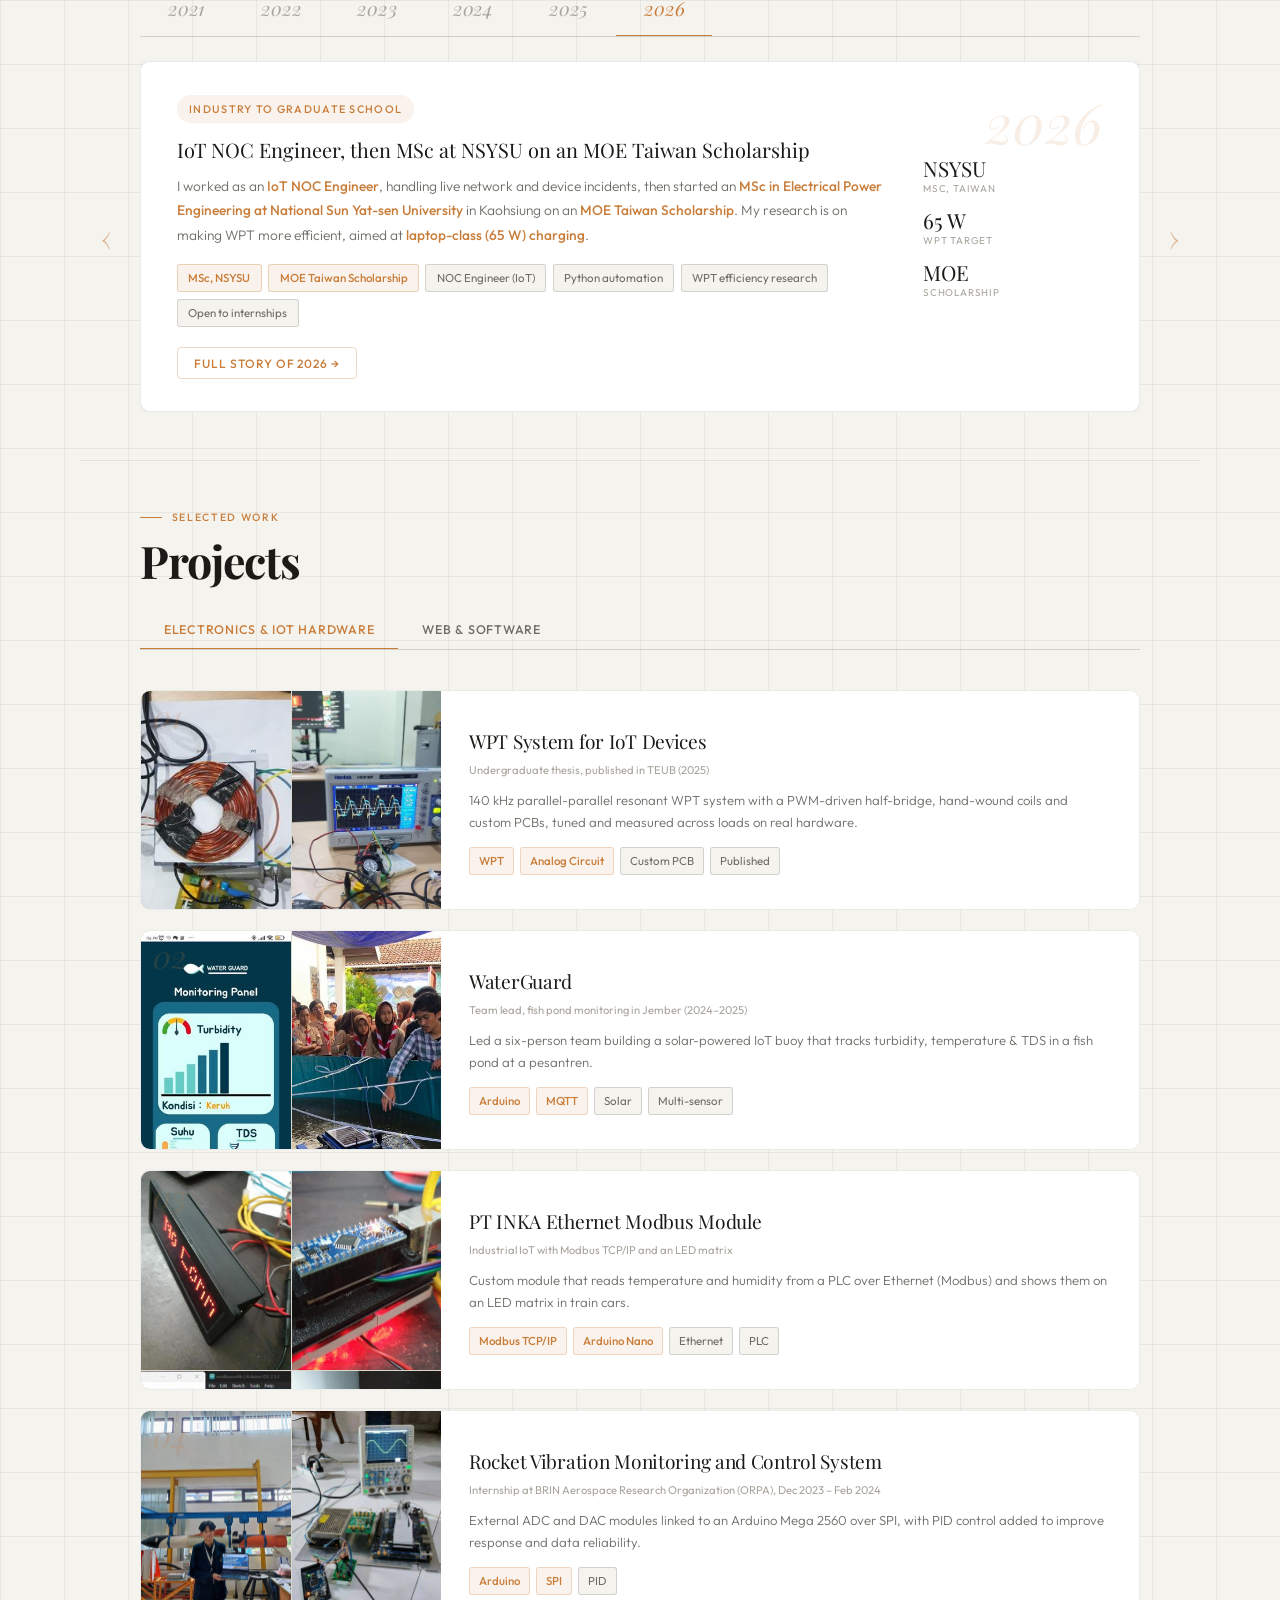
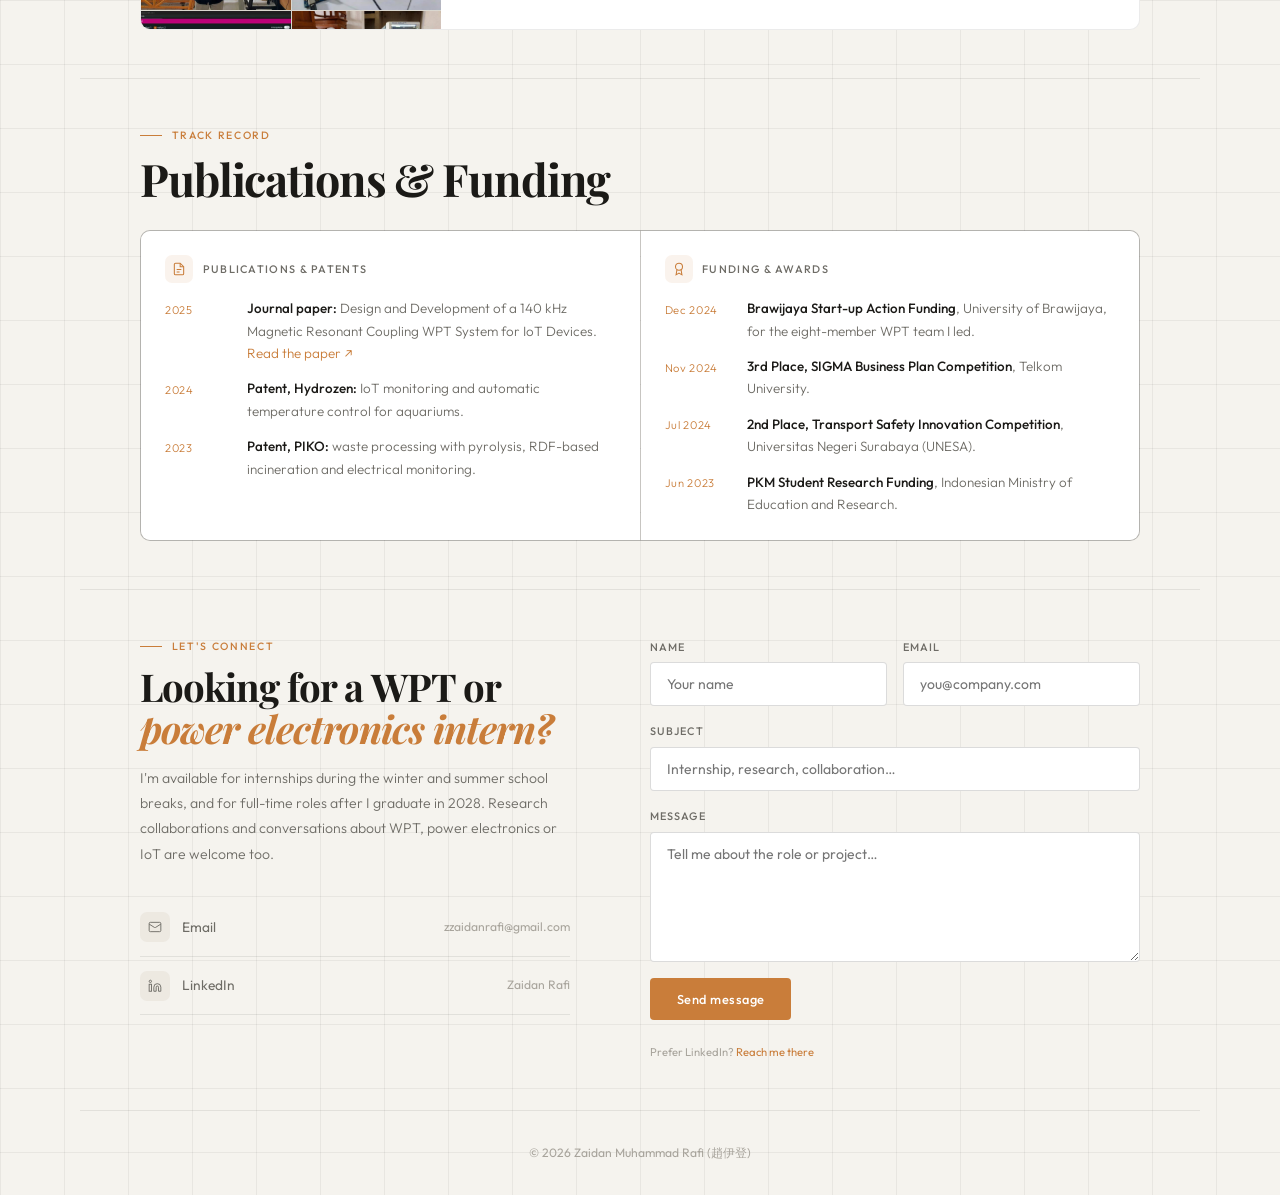
==== commit e883399f: "Add Publications & Funding section and nav link (EN + zh) Co-Authored-By: Claude Opus 5.5 <noreply@a" ====
--- a/index.html
+++ b/index.html
@@ -50,7 +50,7 @@
   <link rel="preconnect" href="https://fonts.gstatic.com" crossorigin/>
   <link href="https://fonts.googleapis.com/css2?family=Playfair+Display:ital,wght@0,400;1,400&amp;family=Outfit:wght@300;400;500&amp;display=swap" rel="stylesheet" id="fonts"/>
   <link rel="preload" as="image" href="/img/photo.jpeg"/>
-  <link rel="stylesheet" href="/style.css?v=def5acf5"/>
+  <link rel="stylesheet" href="/style.css?v=b626b1d6"/>
   <script src="https://cdn.jsdelivr.net/npm/@emailjs/browser@4.4.1/dist/email.min.js" integrity="sha384-SALc35EccAf6RzGw4iNsyj7kTPr33K7RoGzYu+7heZhT8s0GZouafRiCg1qy44AS" crossorigin="anonymous" defer></script>
   <meta name="referrer" content="strict-origin-when-cross-origin"/>
 </head>
@@ -62,6 +62,7 @@
     <li><a href="#skills" data-i18n="nav.skills">Stack</a></li>
     <li><a href="#journey" data-i18n="nav.journey">Journey</a></li>
     <li><a href="#projects" data-i18n="nav.work">Work</a></li>
+    <li><a href="#publications" data-i18n="nav.pubs">Papers</a></li>
     <li><a href="#contact" data-i18n="nav.contact">Contact</a></li>
   </ul>
   <div class="nav-right">
@@ -73,6 +74,7 @@
   <a href="#skills"   onclick="closeMob()" data-i18n="nav.skills">Stack</a>
   <a href="#journey"  onclick="closeMob()" data-i18n="nav.journey">Journey</a>
   <a href="#projects" onclick="closeMob()" data-i18n="nav.work">Work</a>
+  <a href="#publications" onclick="closeMob()" data-i18n="nav.pubs">Papers</a>
   <a href="#contact"  onclick="closeMob()" data-i18n="nav.contact">Contact</a>
 </div>
 
@@ -217,6 +219,32 @@
 
 <hr class="div"/>
 
+<div class="sw" id="publications">
+  <div class="s-label" data-anim><div class="s-label-line"></div><span data-i18n="pub.label">Track record</span></div>
+  <h2 class="s-title" data-anim data-i18n="pub.title">Publications &amp; Funding</h2>
+  <div class="skills-grid" data-anim>
+    <div class="skill-card">
+      <div class="sk-hd"><div class="sk-ico"><svg width="14" height="14" viewBox="0 0 24 24" fill="none" stroke="currentColor" stroke-width="1.8"><path d="M14 2H6a2 2 0 0 0-2 2v16a2 2 0 0 0 2 2h12a2 2 0 0 0 2-2V8z"/><polyline points="14 2 14 8 20 8"/><line x1="8" y1="13" x2="16" y2="13"/><line x1="8" y1="17" x2="13" y2="17"/></svg></div><span data-i18n="pub.h1">Publications &amp; Patents</span></div>
+      <ul class="pub-list">
+        <li data-i18n="pub.paper"><span class="pub-yr">2025</span><div><b>Journal paper:</b> Design and Development of a 140 kHz Magnetic Resonant Coupling WPT System for IoT Devices. <a href="https://elektro.studentjournal.ub.ac.id/index.php/teub/article/view/2264" target="_blank" rel="noopener">Read the paper ↗</a></div></li>
+        <li data-i18n="pub.hydrozen"><span class="pub-yr">2024</span><div><b>Patent, Hydrozen:</b> IoT monitoring and automatic temperature control for aquariums.</div></li>
+        <li data-i18n="pub.piko"><span class="pub-yr">2023</span><div><b>Patent, PIKO:</b> waste processing with pyrolysis, RDF-based incineration and electrical monitoring.</div></li>
+      </ul>
+    </div>
+    <div class="skill-card">
+      <div class="sk-hd"><div class="sk-ico"><svg width="14" height="14" viewBox="0 0 24 24" fill="none" stroke="currentColor" stroke-width="1.8"><circle cx="12" cy="8" r="6"/><path d="M15.477 12.89L17 22l-5-3-5 3 1.523-9.11"/></svg></div><span data-i18n="pub.h2">Funding &amp; Awards</span></div>
+      <ul class="pub-list">
+        <li data-i18n="fund.startup"><span class="pub-yr">Dec 2024</span><div><b>Brawijaya Start-up Action Funding</b>, University of Brawijaya, for the eight-member WPT team I led.</div></li>
+        <li data-i18n="fund.sigma"><span class="pub-yr">Nov 2024</span><div><b>3rd Place, SIGMA Business Plan Competition</b>, Telkom University.</div></li>
+        <li data-i18n="fund.tsic"><span class="pub-yr">Jul 2024</span><div><b>2nd Place, Transport Safety Innovation Competition</b>, Universitas Negeri Surabaya (UNESA).</div></li>
+        <li data-i18n="fund.pkm"><span class="pub-yr">Jun 2023</span><div><b>PKM Student Research Funding</b>, Indonesian Ministry of Education and Research.</div></li>
+      </ul>
+    </div>
+  </div>
+</div>
+
+<hr class="div"/>
+
 <div class="sw" id="contact">
   <div class="contact-grid">
     <div>
@@ -261,7 +289,7 @@
   <div class="lb-dots" id="lbDots"></div>
 </div>
 
-<script src="/i18n.js?v=2dd5259c" defer></script>
-<script src="/app.js?v=36503a97" defer></script>
+<script src="/i18n.js?v=8c1a8533" defer></script>
+<script src="/app.js?v=e061e7b9" defer></script>
 </body>
 </html>
--- a/style.css
+++ b/style.css
@@ -362,3 +362,11 @@
 .hero-now b{font-weight:500;color:var(--text)}
 .hm-now{font-size:.8rem;font-weight:300;line-height:1.75;color:var(--muted);max-width:34rem;margin:-.8rem 0 1.4rem}
 .hm-now b{font-weight:500;color:var(--text)}
+
+/* publications & funding list */
+.pub-list{list-style:none;display:flex;flex-direction:column;gap:.85rem;margin-top:.35rem}
+.pub-list li{display:grid;grid-template-columns:4.4rem 1fr;gap:.75rem;font-size:.84rem;font-weight:300;line-height:1.65;color:var(--muted)}
+.pub-list b{font-weight:500;color:var(--text)}
+.pub-list a{color:var(--accent);text-decoration:none;white-space:nowrap}
+.pub-list a:hover{text-decoration:underline}
+.pub-yr{font-size:.7rem;letter-spacing:.06em;color:var(--accent);padding-top:.2rem}
